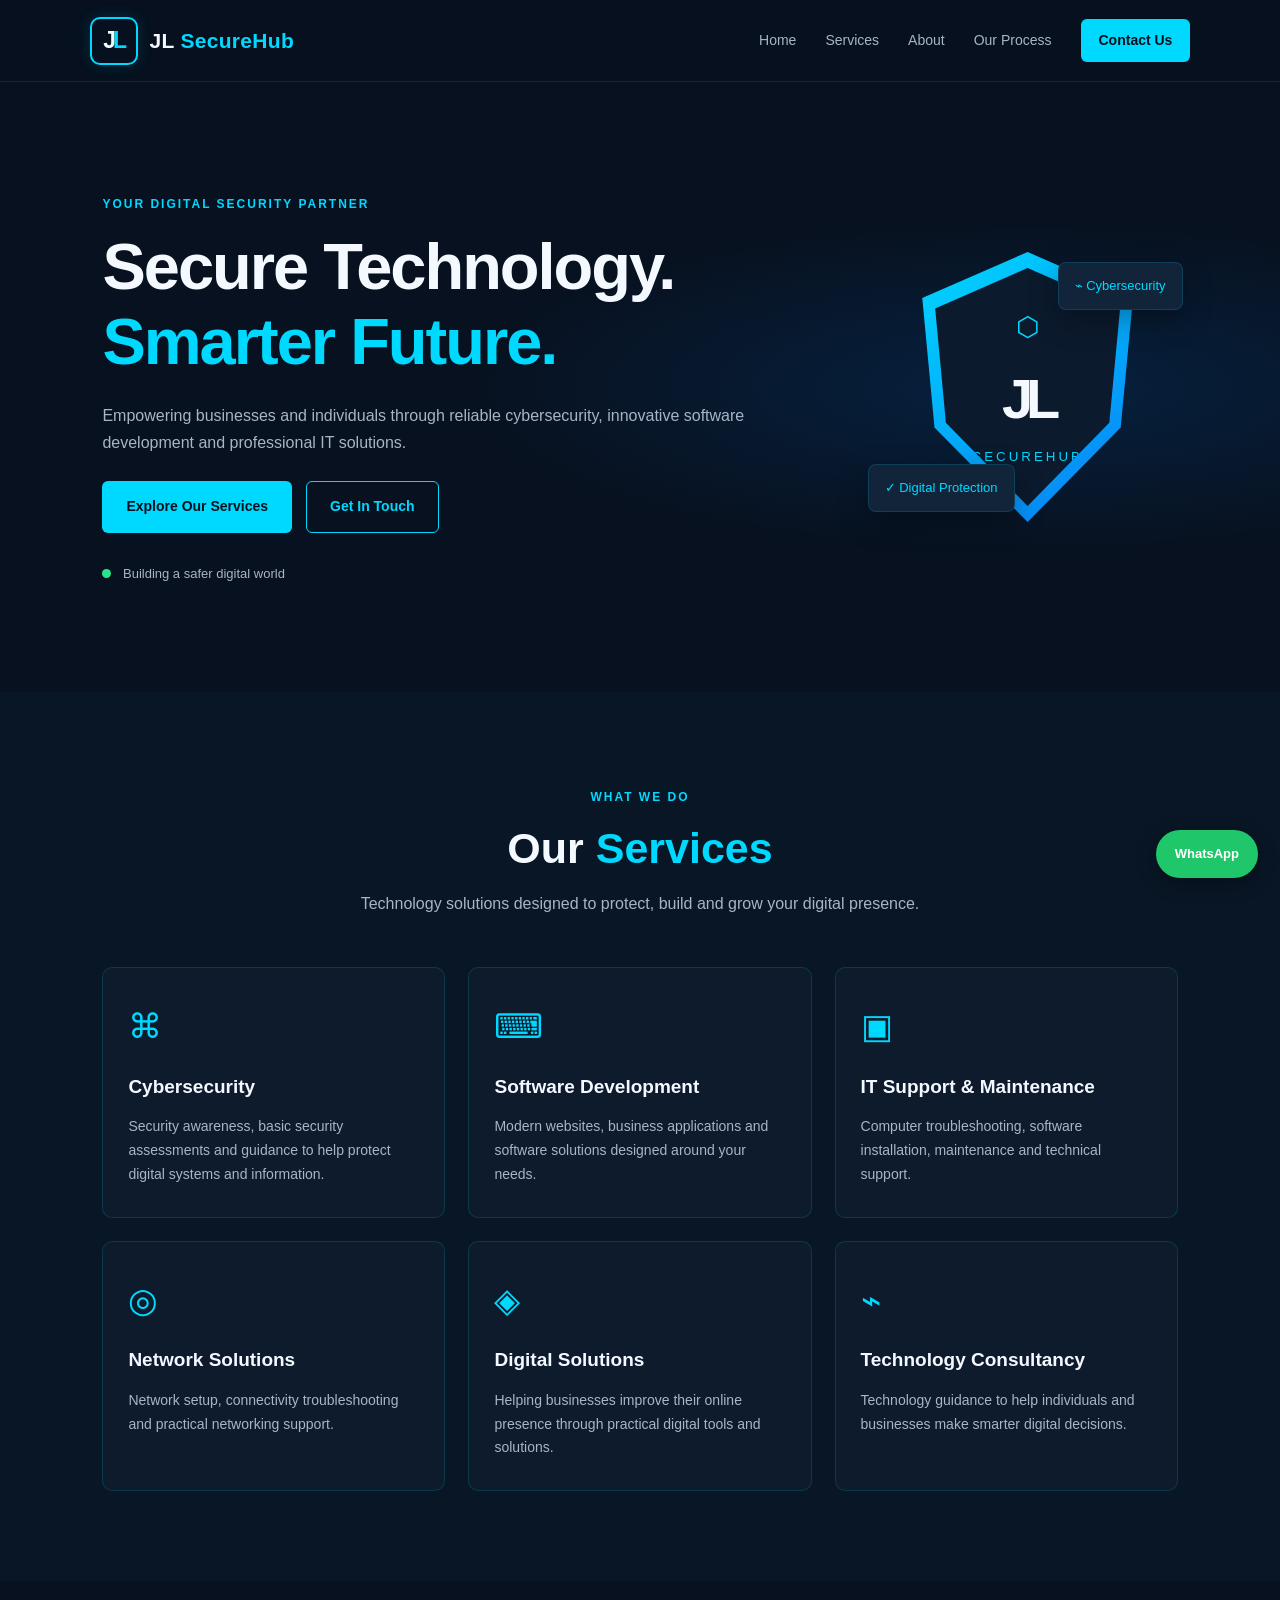
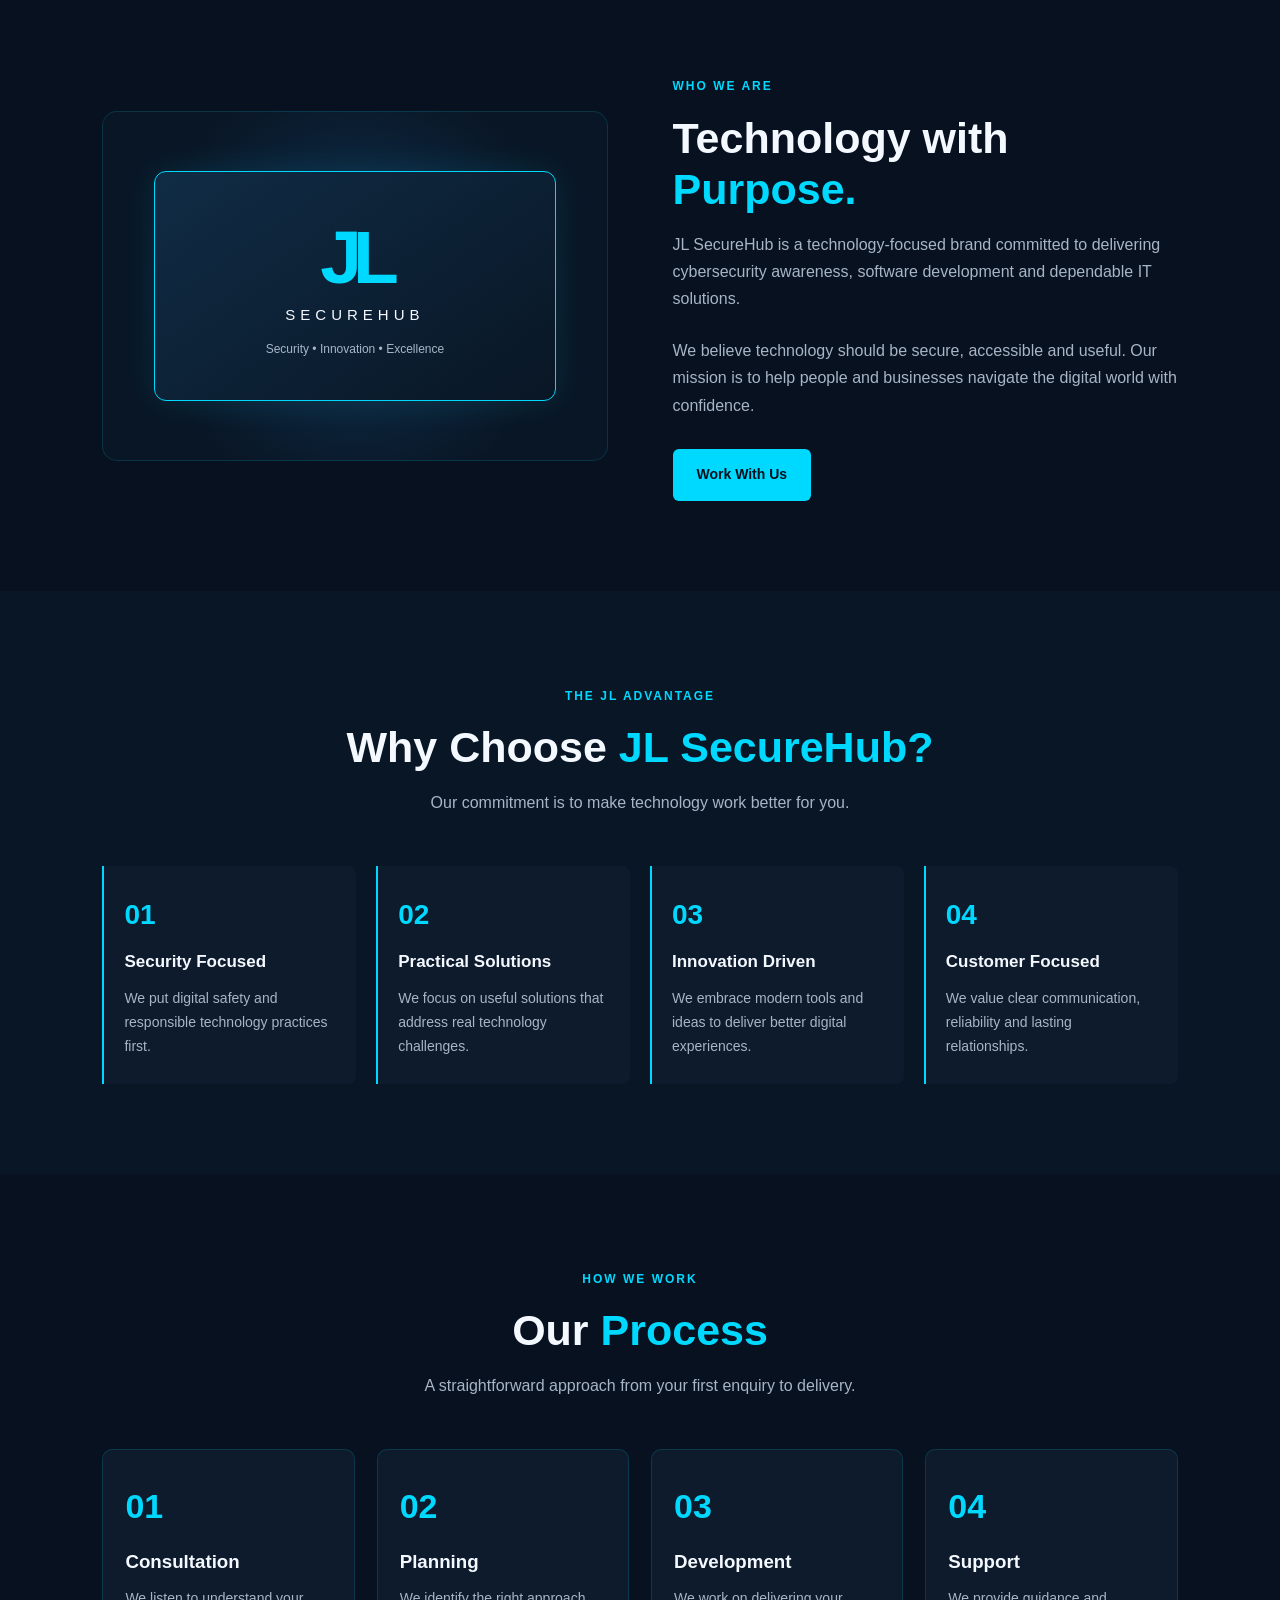
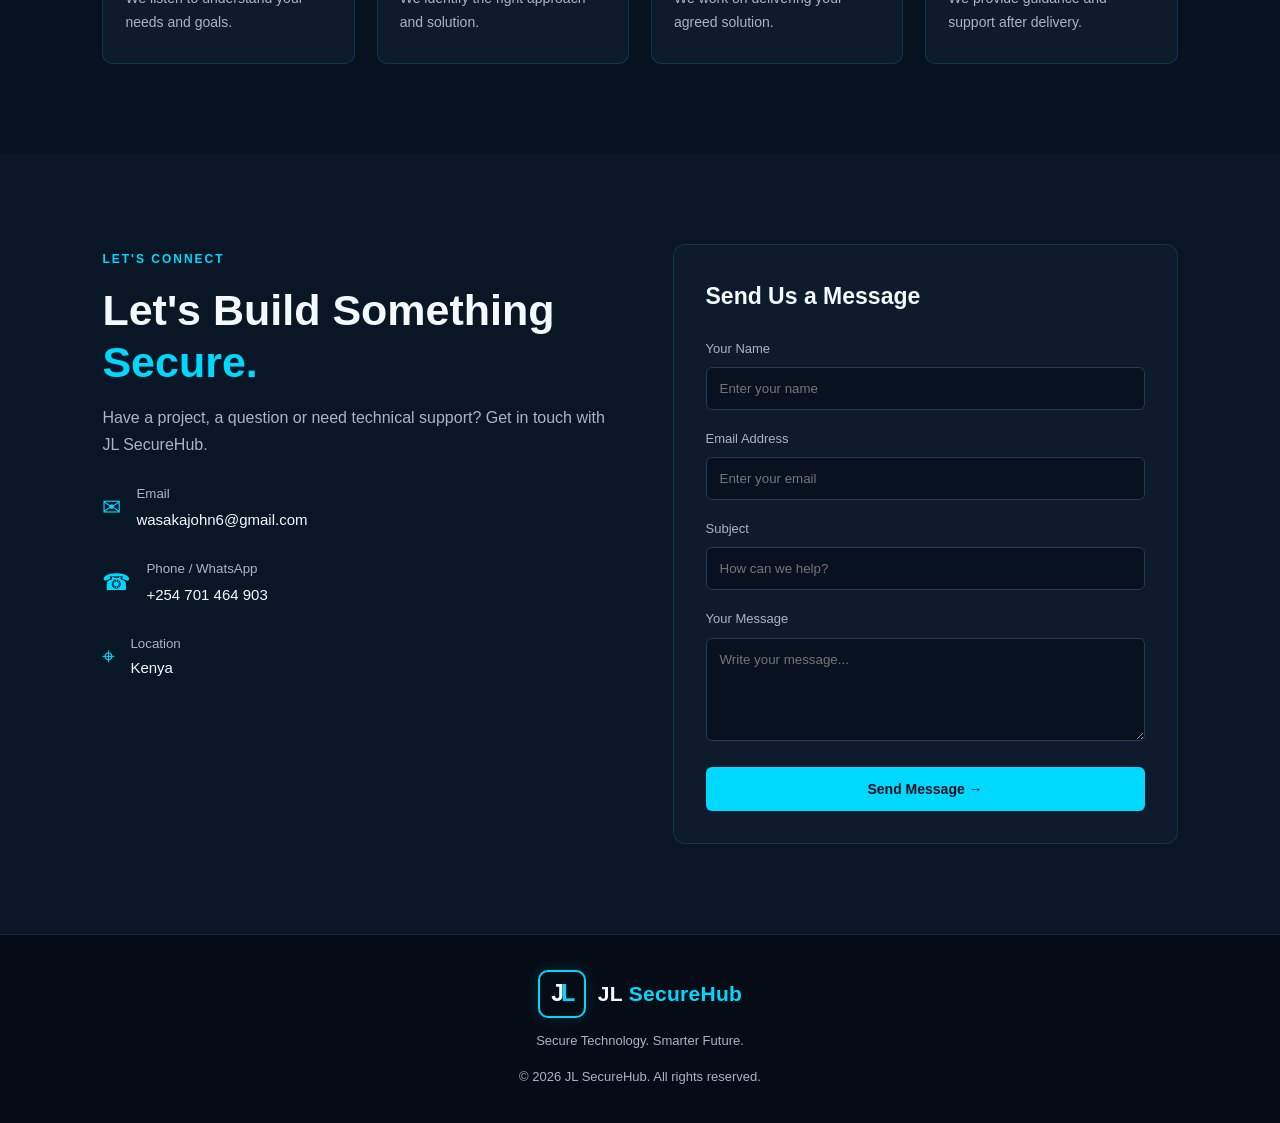
==== index.html @ 31f76a0b "Build JL SecureHub website" ====
<!DOCTYPE html>
<html lang="en">
<head>
  <meta charset="UTF-8">
  <meta name="viewport" content="width=device-width, initial-scale=1.0">
  <meta name="description" content="JL SecureHub provides cybersecurity, software development and IT solutions for businesses and individuals.">
  <meta name="theme-color" content="#07111f">
  <title>JL SecureHub | Cybersecurity & Software Solutions</title>
  <link rel="stylesheet" href="style.css">
</head>
<body>

  <!-- NAVIGATION -->
  <header class="header">
    <a href="#home" class="logo">
      <span class="logo-mark">J<span>L</span></span>
      <span class="logo-name">JL <strong>SecureHub</strong></span>
    </a>

    <button class="menu-toggle" id="menuToggle" aria-label="Open navigation" aria-expanded="false">
      ☰
    </button>

    <nav class="nav" id="nav">
      <a href="#home">Home</a>
      <a href="#services">Services</a>
      <a href="#about">About</a>
      <a href="#process">Our Process</a>
      <a href="#contact" class="nav-contact">Contact Us</a>
    </nav>
  </header>

  <main>
    <!-- HERO -->
    <section class="hero" id="home">
      <div class="hero-content">
        <span class="eyebrow">YOUR DIGITAL SECURITY PARTNER</span>
        <h1>Secure Technology.<br><span>Smarter Future.</span></h1>
        <p>
          Empowering businesses and individuals through reliable
          cybersecurity, innovative software development and
          professional IT solutions.
        </p>

        <div class="hero-buttons">
          <a href="#services" class="btn btn-primary">Explore Our Services</a>
          <a href="#contact" class="btn btn-outline">Get In Touch</a>
        </div>

        <div class="hero-note">
          <span class="status-dot"></span>
          Building a safer digital world
        </div>
      </div>

      <div class="hero-visual">
        <div class="shield">
          <div class="shield-inner">
            <span class="shield-icon">⬡</span>
            <strong>JL</strong>
            <small>SECUREHUB</small>
          </div>
        </div>
        <div class="floating-card card-one">⌁ Cybersecurity</div>
        <div class="floating-card card-two">✓ Digital Protection</div>
      </div>
    </section>

    <!-- SERVICES -->
    <section class="section services" id="services">
      <div class="section-heading">
        <span class="eyebrow">WHAT WE DO</span>
        <h2>Our <span>Services</span></h2>
        <p>Technology solutions designed to protect, build and grow your digital presence.</p>
      </div>

      <div class="service-grid">
        <article class="service-card">
          <div class="service-icon">⌘</div>
          <h3>Cybersecurity</h3>
          <p>Security awareness, basic security assessments and guidance to help protect digital systems and information.</p>
        </article>

        <article class="service-card">
          <div class="service-icon">⌨</div>
          <h3>Software Development</h3>
          <p>Modern websites, business applications and software solutions designed around your needs.</p>
        </article>

        <article class="service-card">
          <div class="service-icon">▣</div>
          <h3>IT Support & Maintenance</h3>
          <p>Computer troubleshooting, software installation, maintenance and technical support.</p>
        </article>

        <article class="service-card">
          <div class="service-icon">◎</div>
          <h3>Network Solutions</h3>
          <p>Network setup, connectivity troubleshooting and practical networking support.</p>
        </article>

        <article class="service-card">
          <div class="service-icon">◈</div>
          <h3>Digital Solutions</h3>
          <p>Helping businesses improve their online presence through practical digital tools and solutions.</p>
        </article>

        <article class="service-card">
          <div class="service-icon">⌁</div>
          <h3>Technology Consultancy</h3>
          <p>Technology guidance to help individuals and businesses make smarter digital decisions.</p>
        </article>
      </div>
    </section>

    <!-- ABOUT -->
    <section class="section about" id="about">
      <div class="about-visual">
        <div class="about-box">
          <span class="about-symbol">JL</span>
          <span>SECUREHUB</span>
          <p>Security • Innovation • Excellence</p>
        </div>
      </div>

      <div class="about-content">
        <span class="eyebrow">WHO WE ARE</span>
        <h2>Technology with <span>Purpose.</span></h2>
        <p>
          JL SecureHub is a technology-focused brand committed to
          delivering cybersecurity awareness, software development
          and dependable IT solutions.
        </p>
        <p>
          We believe technology should be secure, accessible and
          useful. Our mission is to help people and businesses
          navigate the digital world with confidence.
        </p>
        <a href="#contact" class="btn btn-primary">Work With Us</a>
      </div>
    </section>

    <!-- WHY CHOOSE US -->
    <section class="section why-us">
      <div class="section-heading">
        <span class="eyebrow">THE JL ADVANTAGE</span>
        <h2>Why Choose <span>JL SecureHub?</span></h2>
        <p>Our commitment is to make technology work better for you.</p>
      </div>

      <div class="features-grid">
        <div class="feature">
          <span>01</span>
          <h3>Security Focused</h3>
          <p>We put digital safety and responsible technology practices first.</p>
        </div>
        <div class="feature">
          <span>02</span>
          <h3>Practical Solutions</h3>
          <p>We focus on useful solutions that address real technology challenges.</p>
        </div>
        <div class="feature">
          <span>03</span>
          <h3>Innovation Driven</h3>
          <p>We embrace modern tools and ideas to deliver better digital experiences.</p>
        </div>
        <div class="feature">
          <span>04</span>
          <h3>Customer Focused</h3>
          <p>We value clear communication, reliability and lasting relationships.</p>
        </div>
      </div>
    </section>

    <!-- PROCESS -->
    <section class="section process" id="process">
      <div class="section-heading">
        <span class="eyebrow">HOW WE WORK</span>
        <h2>Our <span>Process</span></h2>
        <p>A straightforward approach from your first enquiry to delivery.</p>
      </div>

      <div class="process-grid">
        <div class="process-item">
          <span class="process-number">01</span>
          <h3>Consultation</h3>
          <p>We listen to understand your needs and goals.</p>
        </div>
        <div class="process-item">
          <span class="process-number">02</span>
          <h3>Planning</h3>
          <p>We identify the right approach and solution.</p>
        </div>
        <div class="process-item">
          <span class="process-number">03</span>
          <h3>Development</h3>
          <p>We work on delivering your agreed solution.</p>
        </div>
        <div class="process-item">
          <span class="process-number">04</span>
          <h3>Support</h3>
          <p>We provide guidance and support after delivery.</p>
        </div>
      </div>
    </section>

    <!-- CONTACT -->
    <section class="section contact" id="contact">
      <div class="contact-info">
        <span class="eyebrow">LET'S CONNECT</span>
        <h2>Let's Build Something <span>Secure.</span></h2>
        <p>Have a project, a question or need technical support? Get in touch with JL SecureHub.</p>

        <div class="contact-detail">
          <span>✉</span>
          <div>
            <small>Email</small>
            <a href="mailto:wasakajohn6@gmail.com">wasakajohn6@gmail.com</a>
          </div>
        </div>

        <div class="contact-detail">
          <span>☎</span>
          <div>
            <small>Phone / WhatsApp</small>
            <a href="https://wa.me/254701464903">+254 701 464 903</a>
          </div>
        </div>

        <div class="contact-detail">
          <span>⌖</span>
          <div>
            <small>Location</small>
            <p>Kenya</p>
          </div>
        </div>
      </div>

      <form class="contact-form" action="https://formspree.io/f/xoevlqrp" method="POST">
        <h3>Send Us a Message</h3>

        <label for="name">Your Name</label>
        <input type="text" id="name" name="name" placeholder="Enter your name" required>

        <label for="email">Email Address</label>
        <input type="email" id="email" name="email" placeholder="Enter your email" required>

        <label for="subject">Subject</label>
        <input type="text" id="subject" name="subject" placeholder="How can we help?" required>

        <label for="message">Your Message</label>
        <textarea id="message" name="message" rows="5" placeholder="Write your message..." required></textarea>

        <button type="submit" class="btn btn-primary">Send Message →</button>
      </form>
    </section>
  </main>

  <!-- FOOTER -->
  <footer class="footer">
    <a href="#home" class="logo footer-logo">
      <span class="logo-mark">J<span>L</span></span>
      <span class="logo-name">JL <strong>SecureHub</strong></span>
    </a>
    <p>Secure Technology. Smarter Future.</p>
    <p class="copyright">© <span id="year">2026</span> JL SecureHub. All rights reserved.</p>
  </footer>

  <!-- WHATSAPP BUTTON -->
  <a href="https://wa.me/254701464903?text=Hello%20JL%20SecureHub%2C%20I%20would%20like%20to%20make%20an%20enquiry."
     class="whatsapp" target="_blank" rel="noopener" aria-label="Chat with us on WhatsApp">
    WhatsApp
  </a>

  <script src="script.js"></script>
</body>
</html>
---- style.css ----
/* JL SECUREHUB - MAIN STYLES */

:root {
  --background: #07111f;
  --surface: #0d1b2c;
  --surface-light: #11243a;
  --cyan: #00d9ff;
  --blue: #087cf5;
  --white: #f4f8ff;
  --muted: #a7b5c7;
  --border: rgba(0, 217, 255, 0.15);
}

* {
  margin: 0;
  padding: 0;
  box-sizing: border-box;
  scroll-behavior: smooth;
}

body {
  font-family: Arial, Helvetica, sans-serif;
  background: var(--background);
  color: var(--white);
  line-height: 1.7;
}

a {
  color: inherit;
  text-decoration: none;
}

.header {
  width: 100%;
  min-height: 82px;
  padding: 15px 7%;
  display: flex;
  justify-content: space-between;
  align-items: center;
  background: rgba(7, 17, 31, 0.96);
  border-bottom: 1px solid var(--border);
  position: sticky;
  top: 0;
  z-index: 1000;
  backdrop-filter: blur(12px);
}

.logo {
  display: flex;
  align-items: center;
  gap: 12px;
}

.logo-mark {
  width: 48px;
  height: 48px;
  display: flex;
  align-items: center;
  justify-content: center;
  border: 2px solid var(--cyan);
  border-radius: 10px;
  color: var(--white);
  font-size: 23px;
  font-weight: 900;
  letter-spacing: -3px;
  box-shadow: 0 0 15px rgba(0, 217, 255, 0.15);
}

.logo-mark span {
  color: var(--cyan);
}

.logo-name {
  font-size: 21px;
  font-weight: 600;
  letter-spacing: 0.3px;
}

.logo-name strong {
  color: var(--cyan);
}

.nav {
  display: flex;
  align-items: center;
  gap: 29px;
}

.nav a {
  font-size: 14px;
  color: var(--muted);
  transition: 0.3s;
}

.nav a:hover {
  color: var(--cyan);
}

.nav .nav-contact {
  background: var(--cyan);
  color: #06111d;
  padding: 10px 18px;
  border-radius: 6px;
  font-weight: bold;
}

.menu-toggle {
  display: none;
  background: none;
  border: none;
  color: var(--cyan);
  font-size: 29px;
  cursor: pointer;
}

.hero {
  min-height: 610px;
  padding: 100px 8%;
  display: flex;
  align-items: center;
  justify-content: space-between;
  gap: 50px;
  background:
    radial-gradient(ellipse at 80% 50%, rgba(0, 124, 245, 0.15), transparent 40%),
    var(--background);
}

.hero-content {
  max-width: 650px;
}

.eyebrow {
  display: inline-block;
  color: var(--cyan);
  font-size: 12px;
  font-weight: bold;
  letter-spacing: 2px;
  margin-bottom: 16px;
}

.hero h1 {
  font-size: clamp(38px, 5.2vw, 65px);
  line-height: 1.15;
  margin-bottom: 22px;
  letter-spacing: -2px;
}

.hero h1 span,
.section-heading h2 span,
.about-content h2 span,
.contact-info h2 span {
  color: var(--cyan);
}

.hero-content > p,
.section-heading > p,
.about-content > p,
.contact-info > p {
  color: var(--muted);
  font-size: 16px;
  margin-bottom: 25px;
}

.hero-buttons {
  display: flex;
  flex-wrap: wrap;
  gap: 14px;
}

.btn {
  display: inline-block;
  padding: 13px 23px;
  border-radius: 6px;
  border: 1px solid transparent;
  font-weight: bold;
  font-size: 14px;
  cursor: pointer;
  transition: 0.3s;
  text-align: center;
}

.btn-primary {
  background: var(--cyan);
  color: #06111d;
}

.btn-primary:hover {
  background: #fff;
  transform: translateY(-3px);
}

.btn-outline {
  border-color: var(--cyan);
  color: var(--cyan);
}

.btn-outline:hover {
  background: var(--cyan);
  color: #06111d;
}

.hero-note {
  margin-top: 30px;
  color: var(--muted);
  font-size: 13px;
}

.status-dot {
  display: inline-block;
  height: 9px;
  width: 9px;
  background: #28e58c;
  border-radius: 50%;
  margin-right: 8px;
}

.hero-visual {
  min-width: 300px;
  min-height: 340px;
  display: flex;
  justify-content: center;
  align-items: center;
  position: relative;
}

.shield {
  width: 245px;
  height: 270px;
  background: linear-gradient(145deg, #00d9ff, #087cf5);
  clip-path: polygon(50% 0, 93% 17%, 88% 65%, 50% 100%, 12% 65%, 7% 17%);
  display: flex;
  align-items: center;
  justify-content: center;
  filter: drop-shadow(0 0 25px rgba(0, 217, 255, 0.3));
}

.shield-inner {
  width: 215px;
  height: 238px;
  background: #0b1a2d;
  clip-path: polygon(50% 0, 93% 17%, 88% 65%, 50% 100%, 12% 65%, 7% 17%);
  display: flex;
  flex-direction: column;
  align-items: center;
  justify-content: center;
}

.shield-inner strong {
  font-size: 56px;
  letter-spacing: -7px;
}

.shield-icon {
  color: var(--cyan);
  font-size: 27px;
}

.shield-inner small {
  color: var(--cyan);
  letter-spacing: 3px;
}

.floating-card {
  position: absolute;
  background: #11243a;
  border: 1px solid var(--border);
  padding: 12px 16px;
  border-radius: 8px;
  color: var(--cyan);
  font-size: 13px;
  box-shadow: 0 10px 30px rgba(0, 0, 0, 0.3);
}

.card-one {
  top: 45px;
  right: -5px;
}

.card-two {
  bottom: 45px;
  left: -10px;
}

.section {
  padding: 90px 8%;
}

.services,
.why-us {
  background: #091625;
}

.section-heading {
  text-align: center;
  max-width: 700px;
  margin: 0 auto 50px;
}

.section-heading h2,
.about-content h2,
.contact-info h2 {
  font-size: clamp(30px, 4vw, 43px);
  line-height: 1.2;
  margin-bottom: 15px;
}

.service-grid {
  display: grid;
  grid-template-columns: repeat(3, 1fr);
  gap: 23px;
}

.service-card {
  background: var(--surface);
  padding: 30px 25px;
  border: 1px solid var(--border);
  border-radius: 10px;
  transition: 0.3s;
}

.service-card:hover {
  transform: translateY(-7px);
  border-color: var(--cyan);
  box-shadow: 0 12px 30px rgba(0, 217, 255, 0.07);
}

.service-icon {
  font-size: 34px;
  color: var(--cyan);
  margin-bottom: 15px;
}

.service-card h3 {
  font-size: 19px;
  margin-bottom: 12px;
}

.service-card p,
.feature p,
.process-item p {
  color: var(--muted);
  font-size: 14px;
}

.about {
  display: grid;
  grid-template-columns: 1fr 1fr;
  align-items: center;
  gap: 65px;
}

.about-visual {
  min-height: 350px;
  display: flex;
  justify-content: center;
  align-items: center;
  background: radial-gradient(circle, #103454, #091625 70%);
  border: 1px solid var(--border);
  border-radius: 15px;
}

.about-box {
  width: 80%;
  min-height: 230px;
  display: flex;
  flex-direction: column;
  justify-content: center;
  align-items: center;
  background: linear-gradient(145deg, #102c45, #091625);
  border: 1px solid var(--cyan);
  border-radius: 12px;
  box-shadow: 0 0 35px rgba(0, 217, 255, 0.12);
}

.about-symbol {
  font-size: 75px;
  font-weight: 900;
  color: var(--cyan);
  letter-spacing: -9px;
  line-height: 1.2;
}

.about-box > span:nth-child(2) {
  letter-spacing: 5px;
  font-size: 15px;
}

.about-box p {
  color: var(--muted);
  font-size: 12px;
  margin-top: 12px;
}

.about-content .btn {
  margin-top: 5px;
}

.features-grid {
  display: grid;
  grid-template-columns: repeat(4, 1fr);
  gap: 20px;
}

.feature {
  padding: 25px 20px;
  border-left: 2px solid var(--cyan);
  background: var(--surface);
  border-radius: 0 8px 8px 0;
}

.feature > span {
  color: var(--cyan);
  font-size: 28px;
  font-weight: bold;
}

.feature h3 {
  font-size: 17px;
  margin: 10px 0;
}

.process {
  background: var(--background);
}

.process-grid {
  display: grid;
  grid-template-columns: repeat(4, 1fr);
  gap: 22px;
}

.process-item {
  background: var(--surface);
  padding: 28px 22px;
  border: 1px solid var(--border);
  border-radius: 10px;
}

.process-number {
  font-size: 34px;
  font-weight: bold;
  color: var(--cyan);
}

.process-item h3 {
  margin: 10px 0;
}

.contact {
  background: #091625;
  display: grid;
  grid-template-columns: 1fr 1fr;
  gap: 65px;
  align-items: start;
}

.contact-detail {
  display: flex;
  gap: 15px;
  margin: 25px 0;
  align-items: center;
}

.contact-detail > span {
  color: var(--cyan);
  font-size: 23px;
}

.contact-detail small {
  display: block;
  color: var(--muted);
}

.contact-detail p,
.contact-detail a {
  color: var(--white);
  font-size: 15px;
}

.contact-detail a:hover {
  color: var(--cyan);
}

.contact-form {
  background: var(--surface);
  border: 1px solid var(--border);
  padding: 32px;
  border-radius: 12px;
}

.contact-form h3 {
  font-size: 23px;
  margin-bottom: 22px;
}

.contact-form label {
  display: block;
  font-size: 13px;
  margin-bottom: 7px;
  color: var(--muted);
}

.contact-form input,
.contact-form textarea {
  width: 100%;
  padding: 13px;
  background: #07111f;
  border: 1px solid #233b54;
  border-radius: 6px;
  color: var(--white);
  font-family: inherit;
  margin-bottom: 18px;
  outline: none;
  resize: vertical;
}

.contact-form input:focus,
.contact-form textarea:focus {
  border-color: var(--cyan);
}

.contact-form button {
  width: 100%;
}

.footer {
  padding: 35px 8%;
  background: #050c15;
  border-top: 1px solid var(--border);
  text-align: center;
}

.footer-logo {
  justify-content: center;
  margin-bottom: 12px;
}

.footer > p {
  color: var(--muted);
  font-size: 13px;
}

.footer .copyright {
  margin-top: 14px;
}

.whatsapp {
  position: fixed;
  right: 22px;
  bottom: 22px;
  z-index: 999;
  padding: 13px 19px;
  background: #20c76a;
  color: #fff;
  border-radius: 30px;
  font-weight: bold;
  font-size: 13px;
  box-shadow: 0 5px 20px rgba(0, 0, 0, 0.3);
  transition: 0.3s;
}

.whatsapp:hover {
  transform: translateY(-4px);
  background: #159d50;
}

/* MOBILE RESPONSIVENESS */

@media (max-width: 900px) {
  .hero {
    padding: 80px 6%;
  }

  .service-grid {
    grid-template-columns: repeat(2, 1fr);
  }

  .features-grid,
  .process-grid {
    grid-template-columns: repeat(2, 1fr);
  }

  .about,
  .contact {
    gap: 35px;
  }
}

@media (max-width: 650px) {
  .header {
    padding: 13px 5%;
  }

  .logo-name {
    font-size: 18px;
  }

  .menu-toggle {
    display: block;
  }

  .nav {
    display: none;
    position: absolute;
    top: 76px;
    left: 0;
    width: 100%;
    padding: 20px 6%;
    background: #0b1929;
    flex-direction: column;
    align-items: stretch;
    gap: 18px;
    border-bottom: 1px solid var(--border);
  }

  .nav.active {
    display: flex;
  }

  .nav .nav-contact {
    text-align: center;
  }

  .hero {
    min-height: auto;
    padding: 75px 6% 55px;
    flex-direction: column;
    align-items: flex-start;
  }

  .hero h1 {
    letter-spacing: -1px;
  }

  .hero-visual {
    width: 100%;
    min-width: 0;
    min-height: 310px;
  }

  .card-one {
    right: 0;
  }

  .card-two {
    left: 0;
  }

  .section {
    padding: 65px 6%;
  }

  .service-grid,
  .features-grid,
  .process-grid,
  .about,
  .contact {
    grid-template-columns: 1fr;
  }

  .about-visual {
    min-height: 280px;
  }

  .contact-form {
    padding: 24px 18px;
  }

  .whatsapp {
    right: 14px;
    bottom: 14px;
  }
}
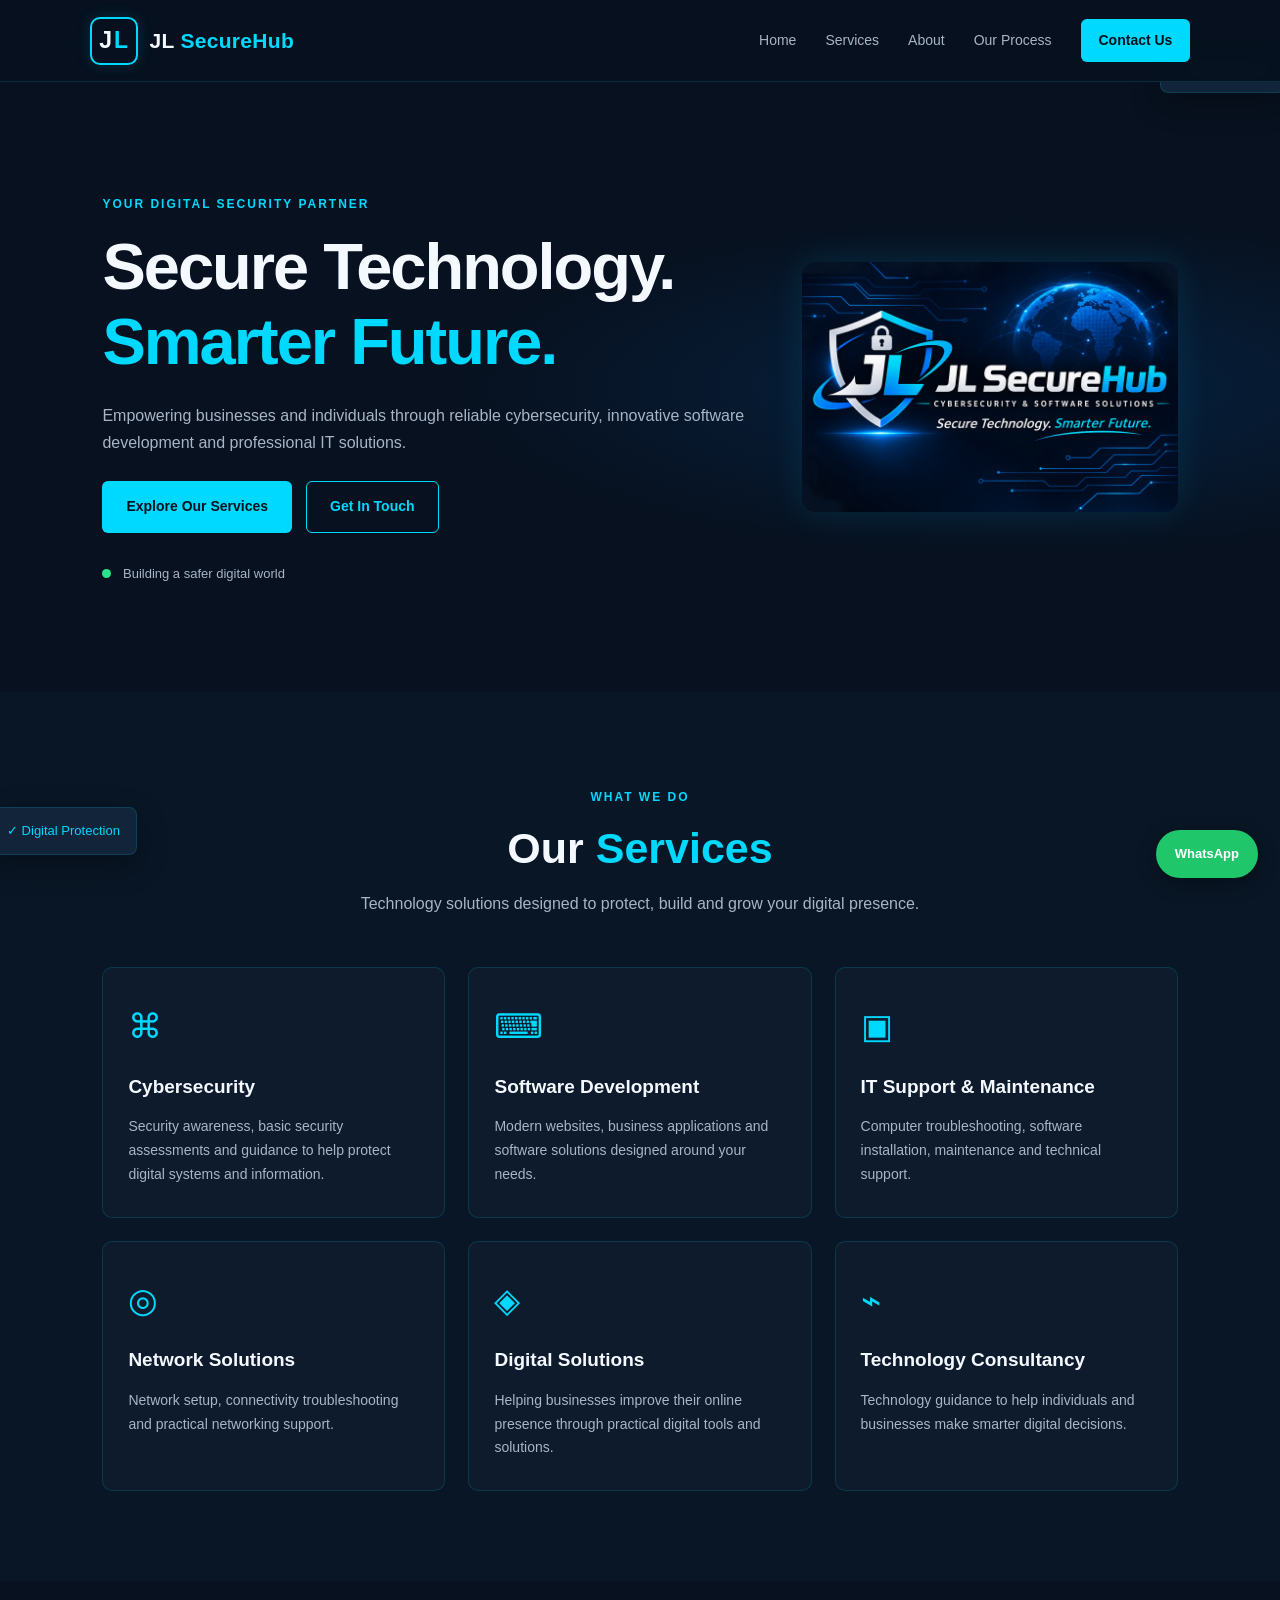
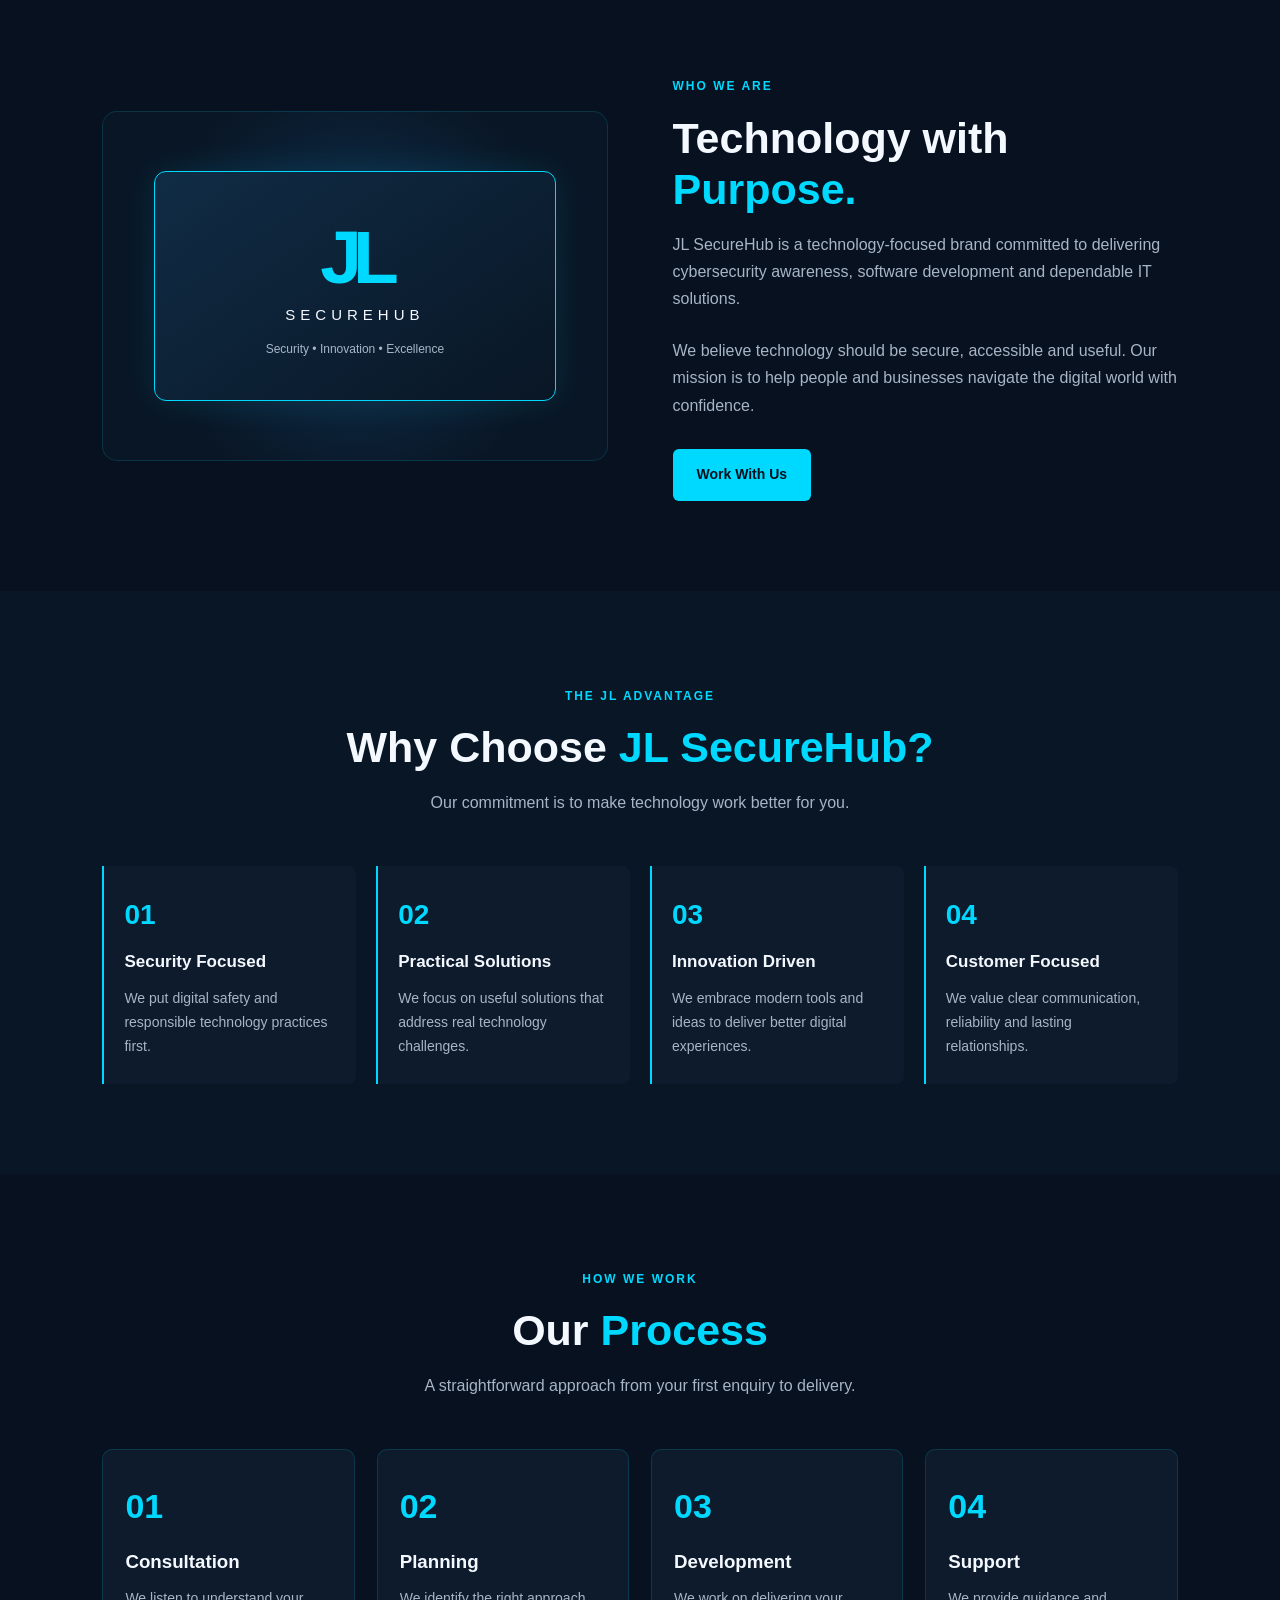
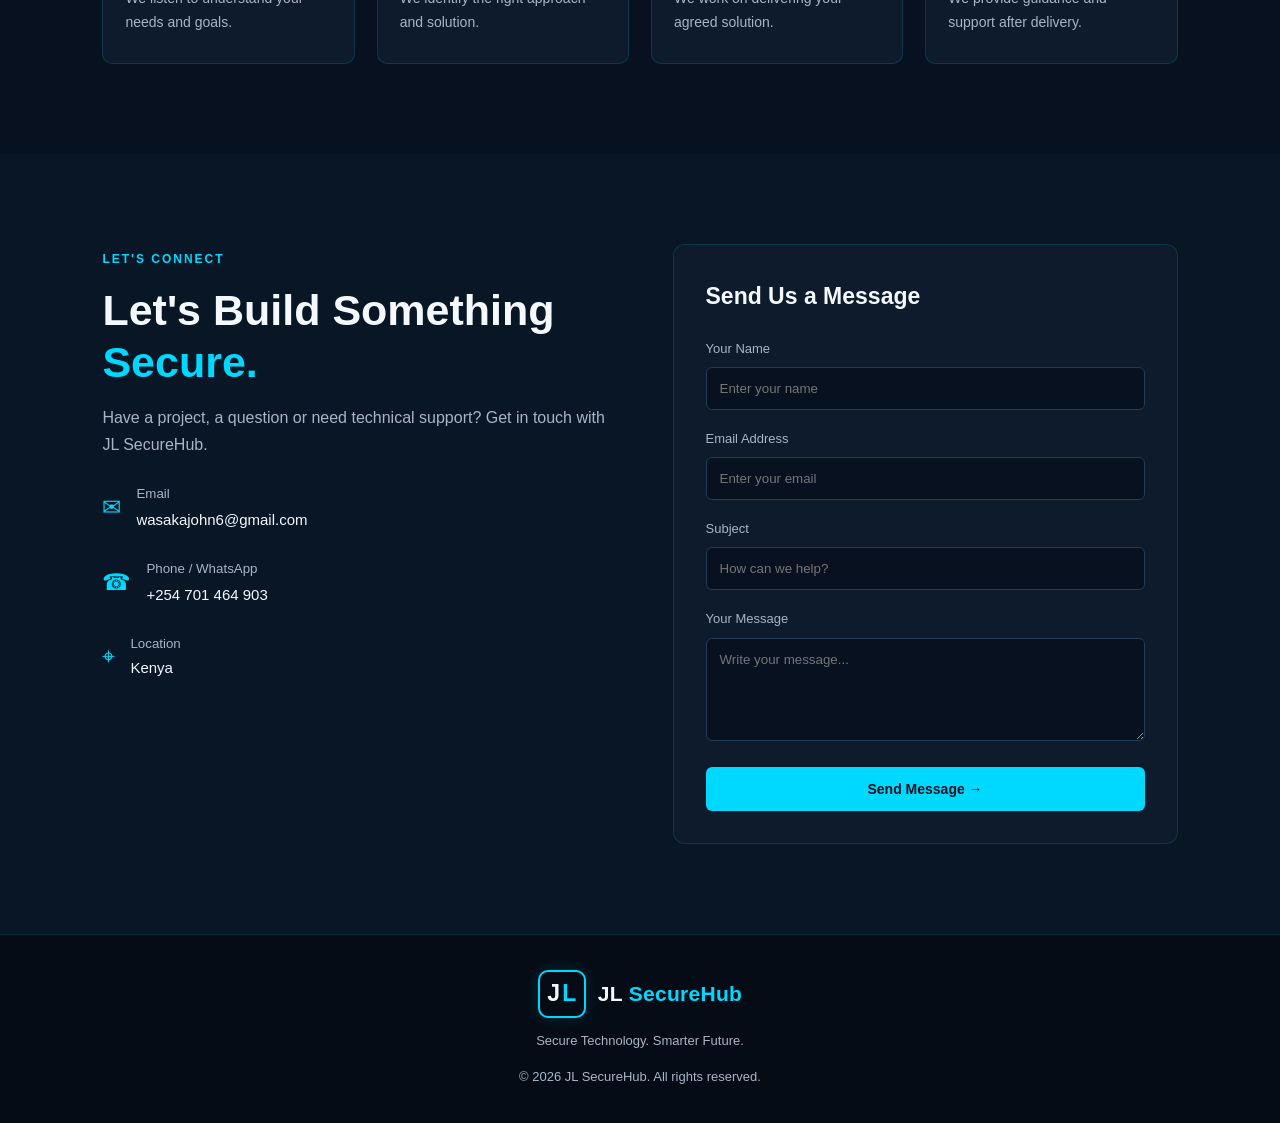
==== commit 63350463: "Improve JL SecureHub design and branding" ====
--- a/index.html
+++ b/index.html
@@ -55,13 +55,12 @@
       </div>
 
       <div class="hero-visual">
-        <div class="shield">
-          <div class="shield-inner">
-            <span class="shield-icon">⬡</span>
-            <strong>JL</strong>
-            <small>SECUREHUB</small>
-          </div>
-        </div>
+    <img
+        src="./images/jl-logo.png"
+        alt="JL SecureHub - Cybersecurity and Software Solutions"
+        class="brand-banner"
+    >
+</div>
         <div class="floating-card card-one">⌁ Cybersecurity</div>
         <div class="floating-card card-two">✓ Digital Protection</div>
       </div>
--- a/style.css
+++ b/style.css
@@ -672,3 +672,50 @@
     bottom: 14px;
   }
 }
+/* JL SECUREHUB OFFICIAL BRANDING */
+
+.logo-mark {
+    min-width: 48px;
+    font-size: 23px;
+    letter-spacing: 0;
+    gap: 2px;
+}
+
+.logo-mark span {
+    color: #00d9ff;
+    font-weight: 900;
+    display: inline-block;
+}
+
+.brand-banner {
+    display: block;
+    width: 100%;
+    max-width: 650px;
+    height: auto;
+    object-fit: contain;
+    border-radius: 14px;
+    box-shadow: 0 0 35px rgba(0, 217, 255, 0.12);
+}
+
+.hero-visual {
+    width: 48%;
+    min-width: 300px;
+    min-height: auto;
+    display: flex;
+    justify-content: center;
+    align-items: center;
+}
+
+@media (max-width: 650px) {
+    .hero-visual {
+        width: 100%;
+        min-width: 0;
+        min-height: auto;
+        margin-top: 25px;
+    }
+
+    .brand-banner {
+        width: 100%;
+        border-radius: 10px;
+    }
+}
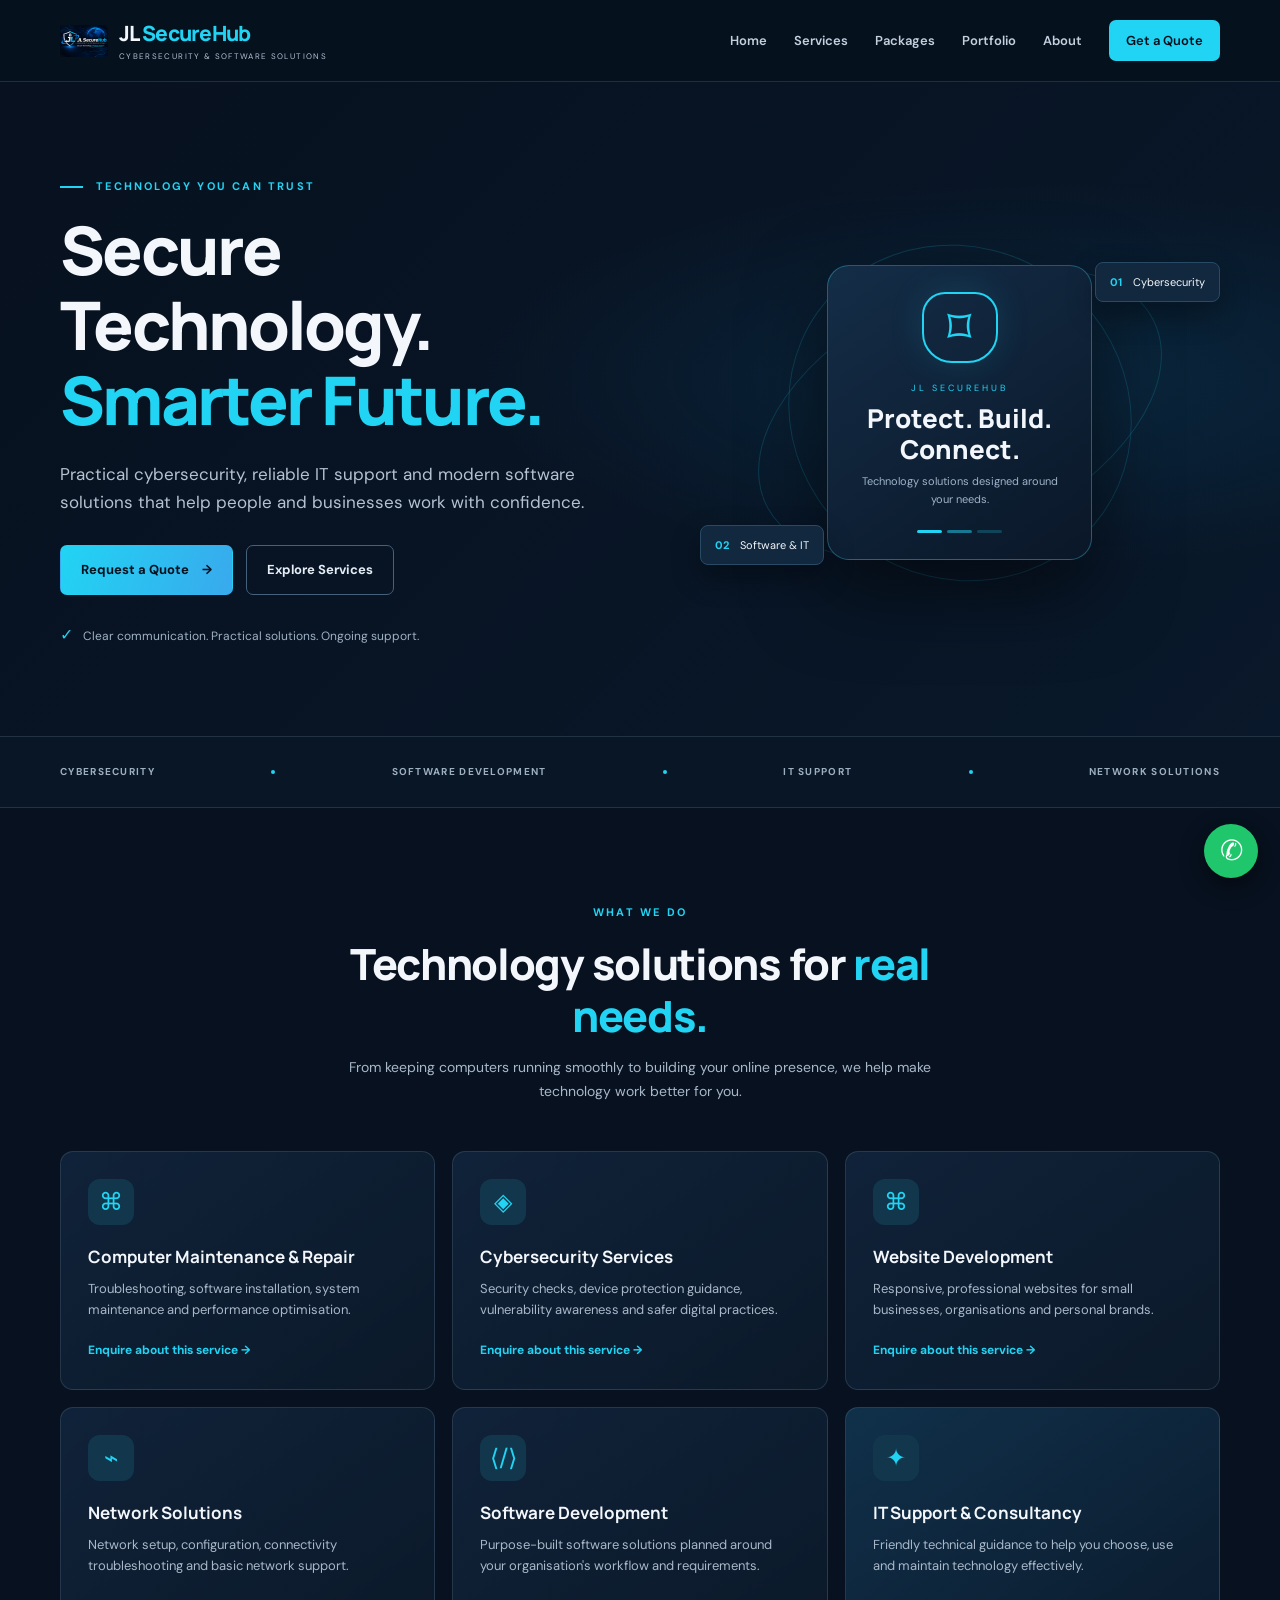
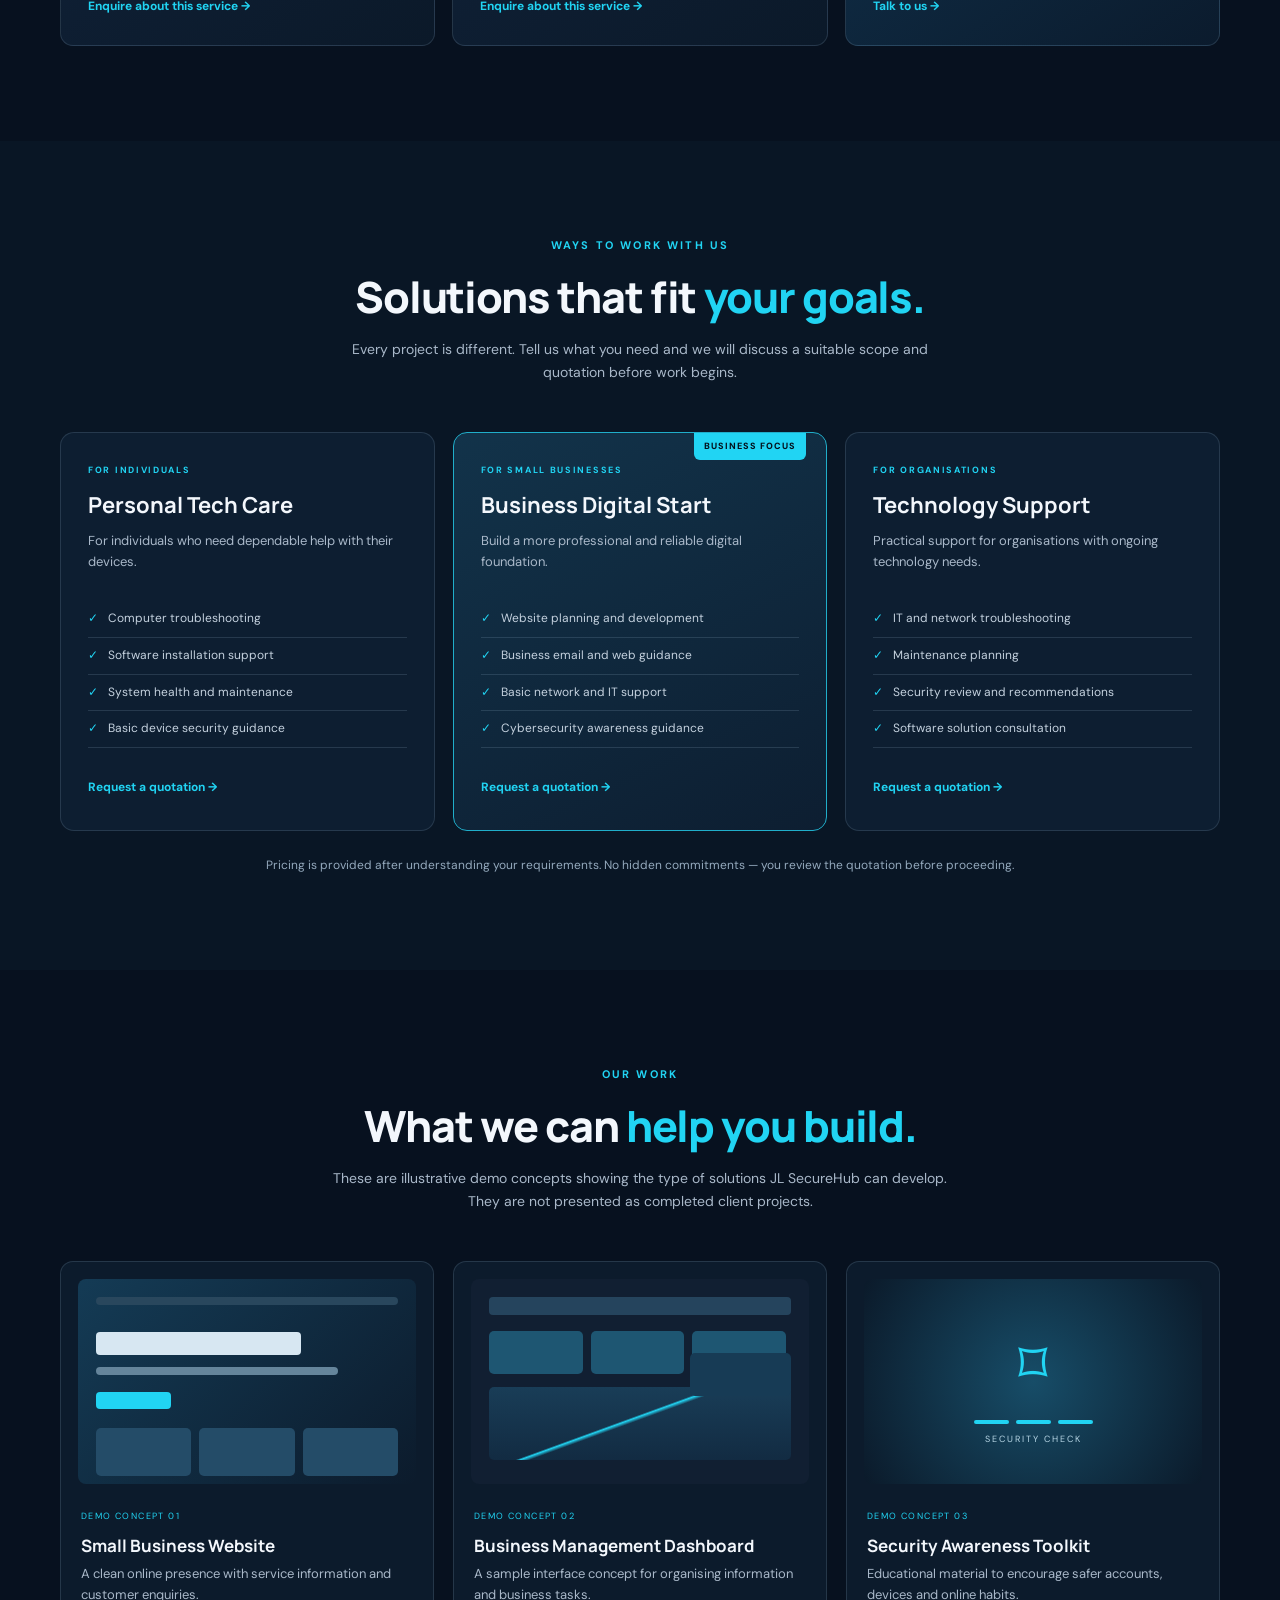
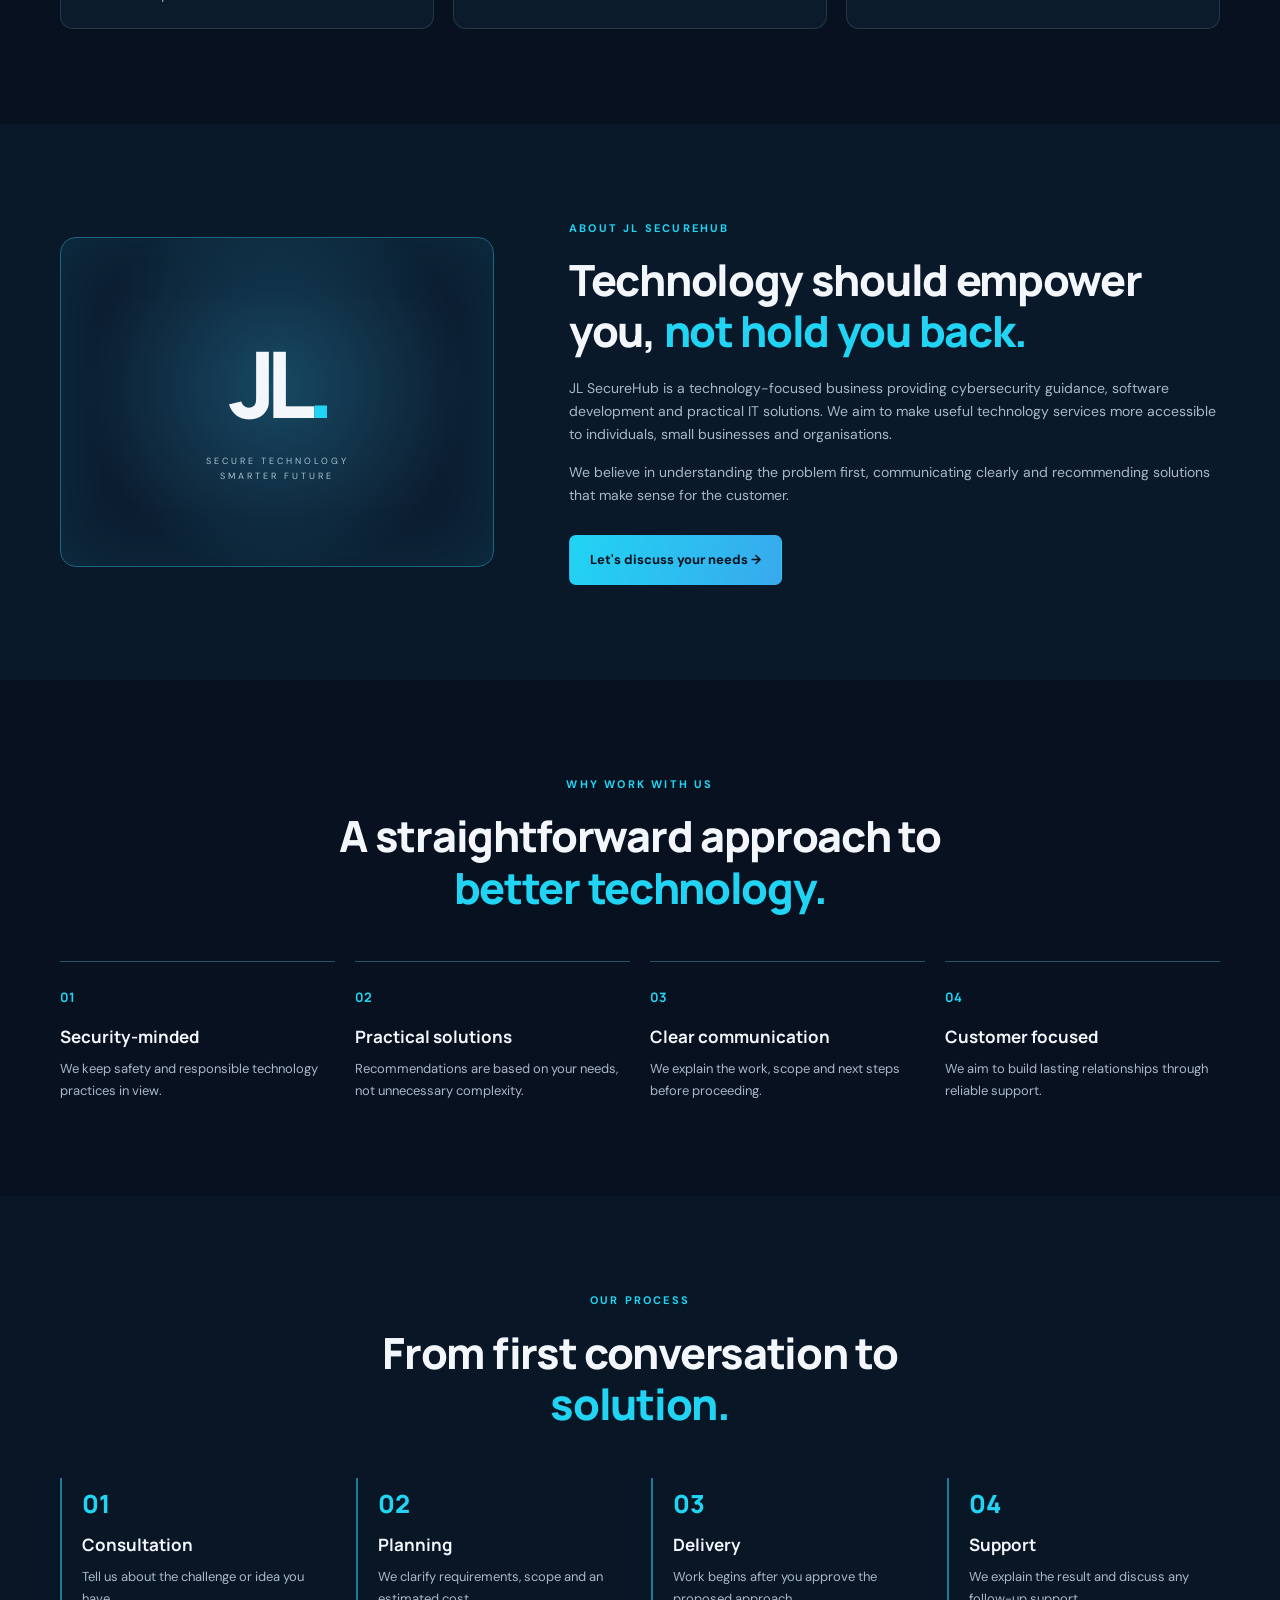
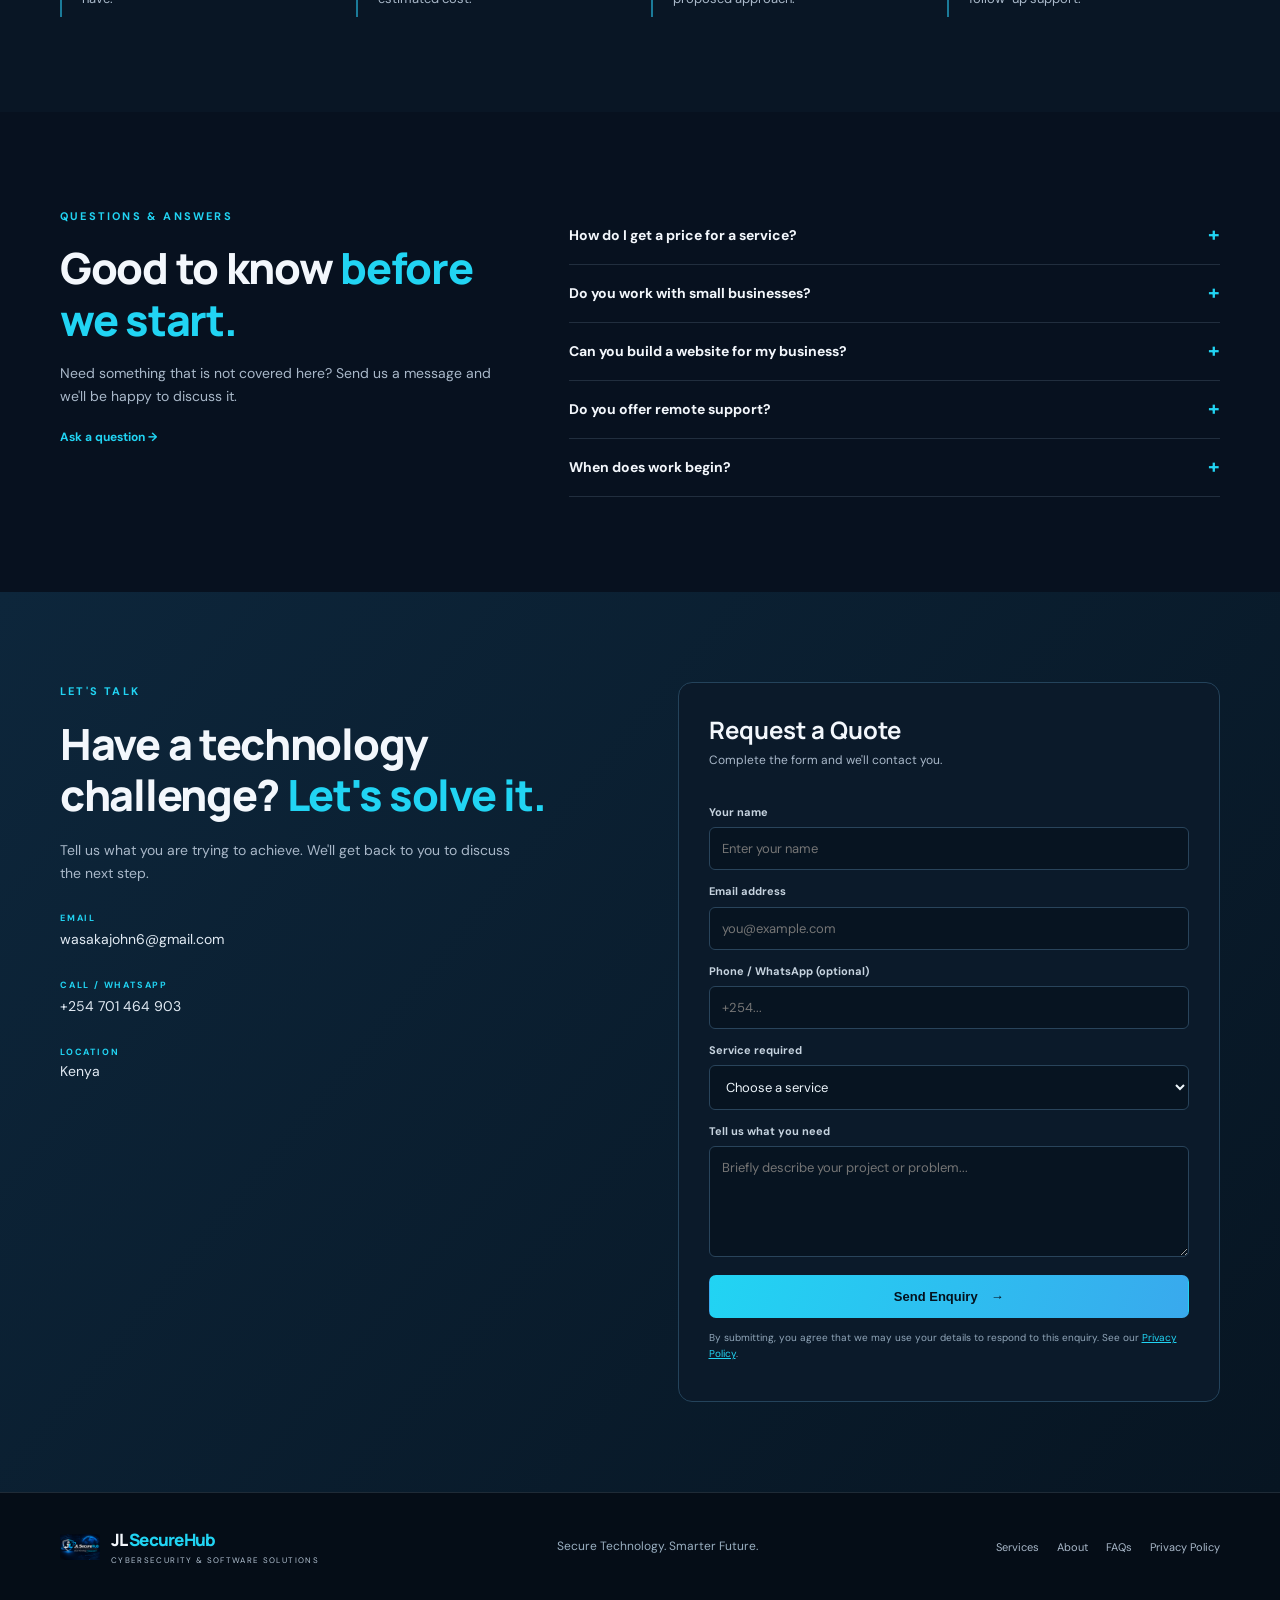
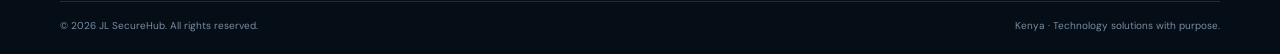
==== commit a3c47607: "Update JL SecureHub website" ====
--- a/index.html
+++ b/index.html
@@ -1,277 +1,162 @@
-
 <!DOCTYPE html>
 <html lang="en">
 <head>
   <meta charset="UTF-8">
   <meta name="viewport" content="width=device-width, initial-scale=1.0">
-  <meta name="description" content="JL SecureHub provides cybersecurity, software development and IT solutions for businesses and individuals.">
+  <meta name="description" content="JL SecureHub provides cybersecurity guidance, website and software development, computer maintenance, IT support and network solutions in Kenya.">
+  <meta name="keywords" content="JL SecureHub, cybersecurity Kenya, website development, computer repair, IT support, network solutions, software development">
+  <meta name="author" content="JL SecureHub">
   <meta name="theme-color" content="#07111f">
   <title>JL SecureHub | Cybersecurity & Software Solutions</title>
-  <link rel="stylesheet" href="style.css">
+  <link rel="icon" href="./images/jl-logo.png" type="image/png">
+  <link rel="stylesheet" href="./style.css">
+  <meta property="og:title" content="JL SecureHub | Secure Technology. Smarter Future.">
+  <meta property="og:description" content="Cybersecurity, software development and professional IT solutions in Kenya.">
+  <meta property="og:type" content="website">
 </head>
 <body>
-
-  <!-- NAVIGATION -->
-  <header class="header">
-    <a href="#home" class="logo">
-      <span class="logo-mark">J<span>L</span></span>
-      <span class="logo-name">JL <strong>SecureHub</strong></span>
-    </a>
-
-    <button class="menu-toggle" id="menuToggle" aria-label="Open navigation" aria-expanded="false">
-      ☰
-    </button>
-
-    <nav class="nav" id="nav">
-      <a href="#home">Home</a>
-      <a href="#services">Services</a>
-      <a href="#about">About</a>
-      <a href="#process">Our Process</a>
-      <a href="#contact" class="nav-contact">Contact Us</a>
-    </nav>
+  <header class="site-header">
+    <div class="container nav-wrap">
+      <a class="brand" href="#home" aria-label="JL SecureHub home">
+        <img src="./images/jl-logo.png" alt="JL SecureHub logo" onerror="this.style.display='none'">
+        <span class="brand-text"><strong>JL <span>SecureHub</span></strong><small>CYBERSECURITY & SOFTWARE SOLUTIONS</small></span>
+      </a>
+      <button class="menu-toggle" id="menuToggle" aria-label="Open navigation" aria-expanded="false">☰</button>
+      <nav class="nav-links" id="navLinks">
+        <a href="#home">Home</a><a href="#services">Services</a><a href="#packages">Packages</a>
+        <a href="#portfolio">Portfolio</a><a href="#about">About</a><a href="#contact" class="nav-cta">Get a Quote</a>
+      </nav>
+    </div>
   </header>
 
   <main>
-    <!-- HERO -->
     <section class="hero" id="home">
-      <div class="hero-content">
-        <span class="eyebrow">YOUR DIGITAL SECURITY PARTNER</span>
-        <h1>Secure Technology.<br><span>Smarter Future.</span></h1>
-        <p>
-          Empowering businesses and individuals through reliable
-          cybersecurity, innovative software development and
-          professional IT solutions.
-        </p>
-
-        <div class="hero-buttons">
-          <a href="#services" class="btn btn-primary">Explore Our Services</a>
-          <a href="#contact" class="btn btn-outline">Get In Touch</a>
+      <div class="container hero-grid">
+        <div class="hero-copy">
+          <p class="eyebrow"><span></span> TECHNOLOGY YOU CAN TRUST</p>
+          <h1>Secure Technology.<br><span>Smarter Future.</span></h1>
+          <p class="hero-lead">Practical cybersecurity, reliable IT support and modern software solutions that help people and businesses work with confidence.</p>
+          <div class="hero-actions">
+            <a class="btn btn-primary" href="#contact">Request a Quote <span>→</span></a>
+            <a class="btn btn-outline" href="#services">Explore Services</a>
+          </div>
+          <div class="hero-note"><span class="check">✓</span> Clear communication. Practical solutions. Ongoing support.</div>
         </div>
-
-        <div class="hero-note">
-          <span class="status-dot"></span>
-          Building a safer digital world
-        </div>
-      </div>
-
-      <div class="hero-visual">
-    <img
-        src="./images/jl-logo.png"
-        alt="JL SecureHub - Cybersecurity and Software Solutions"
-        class="brand-banner"
-    >
-</div>
-        <div class="floating-card card-one">⌁ Cybersecurity</div>
-        <div class="floating-card card-two">✓ Digital Protection</div>
-      </div>
-    </section>
-
-    <!-- SERVICES -->
-    <section class="section services" id="services">
-      <div class="section-heading">
-        <span class="eyebrow">WHAT WE DO</span>
-        <h2>Our <span>Services</span></h2>
-        <p>Technology solutions designed to protect, build and grow your digital presence.</p>
-      </div>
-
-      <div class="service-grid">
-        <article class="service-card">
-          <div class="service-icon">⌘</div>
-          <h3>Cybersecurity</h3>
-          <p>Security awareness, basic security assessments and guidance to help protect digital systems and information.</p>
-        </article>
-
-        <article class="service-card">
-          <div class="service-icon">⌨</div>
-          <h3>Software Development</h3>
-          <p>Modern websites, business applications and software solutions designed around your needs.</p>
-        </article>
-
-        <article class="service-card">
-          <div class="service-icon">▣</div>
-          <h3>IT Support & Maintenance</h3>
-          <p>Computer troubleshooting, software installation, maintenance and technical support.</p>
-        </article>
-
-        <article class="service-card">
-          <div class="service-icon">◎</div>
-          <h3>Network Solutions</h3>
-          <p>Network setup, connectivity troubleshooting and practical networking support.</p>
-        </article>
-
-        <article class="service-card">
-          <div class="service-icon">◈</div>
-          <h3>Digital Solutions</h3>
-          <p>Helping businesses improve their online presence through practical digital tools and solutions.</p>
-        </article>
-
-        <article class="service-card">
-          <div class="service-icon">⌁</div>
-          <h3>Technology Consultancy</h3>
-          <p>Technology guidance to help individuals and businesses make smarter digital decisions.</p>
-        </article>
-      </div>
-    </section>
-
-    <!-- ABOUT -->
-    <section class="section about" id="about">
-      <div class="about-visual">
-        <div class="about-box">
-          <span class="about-symbol">JL</span>
-          <span>SECUREHUB</span>
-          <p>Security • Innovation • Excellence</p>
-        </div>
-      </div>
-
-      <div class="about-content">
-        <span class="eyebrow">WHO WE ARE</span>
-        <h2>Technology with <span>Purpose.</span></h2>
-        <p>
-          JL SecureHub is a technology-focused brand committed to
-          delivering cybersecurity awareness, software development
-          and dependable IT solutions.
-        </p>
-        <p>
-          We believe technology should be secure, accessible and
-          useful. Our mission is to help people and businesses
-          navigate the digital world with confidence.
-        </p>
-        <a href="#contact" class="btn btn-primary">Work With Us</a>
-      </div>
-    </section>
-
-    <!-- WHY CHOOSE US -->
-    <section class="section why-us">
-      <div class="section-heading">
-        <span class="eyebrow">THE JL ADVANTAGE</span>
-        <h2>Why Choose <span>JL SecureHub?</span></h2>
-        <p>Our commitment is to make technology work better for you.</p>
-      </div>
-
-      <div class="features-grid">
-        <div class="feature">
-          <span>01</span>
-          <h3>Security Focused</h3>
-          <p>We put digital safety and responsible technology practices first.</p>
-        </div>
-        <div class="feature">
-          <span>02</span>
-          <h3>Practical Solutions</h3>
-          <p>We focus on useful solutions that address real technology challenges.</p>
-        </div>
-        <div class="feature">
-          <span>03</span>
-          <h3>Innovation Driven</h3>
-          <p>We embrace modern tools and ideas to deliver better digital experiences.</p>
-        </div>
-        <div class="feature">
-          <span>04</span>
-          <h3>Customer Focused</h3>
-          <p>We value clear communication, reliability and lasting relationships.</p>
+        <div class="hero-panel">
+          <div class="orbit orbit-one"></div><div class="orbit orbit-two"></div>
+          <div class="shield-card">
+            <div class="shield-icon">⌑</div>
+            <p class="panel-kicker">JL SECUREHUB</p>
+            <h2>Protect. Build.<br>Connect.</h2>
+            <p>Technology solutions designed around your needs.</p>
+            <div class="panel-line"><span></span><span></span><span></span></div>
+          </div>
+          <div class="floating-tag tag-top"> <b>01</b> Cybersecurity</div>
+          <div class="floating-tag tag-bottom"><b>02</b> Software & IT</div>
         </div>
       </div>
     </section>
 
-    <!-- PROCESS -->
-    <section class="section process" id="process">
-      <div class="section-heading">
-        <span class="eyebrow">HOW WE WORK</span>
-        <h2>Our <span>Process</span></h2>
-        <p>A straightforward approach from your first enquiry to delivery.</p>
-      </div>
+    <section class="trust-strip"><div class="container trust-items"><span>CYBERSECURITY</span><i></i><span>SOFTWARE DEVELOPMENT</span><i></i><span>IT SUPPORT</span><i></i><span>NETWORK SOLUTIONS</span></div></section>
 
-      <div class="process-grid">
-        <div class="process-item">
-          <span class="process-number">01</span>
-          <h3>Consultation</h3>
-          <p>We listen to understand your needs and goals.</p>
-        </div>
-        <div class="process-item">
-          <span class="process-number">02</span>
-          <h3>Planning</h3>
-          <p>We identify the right approach and solution.</p>
-        </div>
-        <div class="process-item">
-          <span class="process-number">03</span>
-          <h3>Development</h3>
-          <p>We work on delivering your agreed solution.</p>
-        </div>
-        <div class="process-item">
-          <span class="process-number">04</span>
-          <h3>Support</h3>
-          <p>We provide guidance and support after delivery.</p>
+    <section class="section" id="services">
+      <div class="container">
+        <div class="section-heading"><p class="eyebrow">WHAT WE DO</p><h2>Technology solutions for <span>real needs.</span></h2><p>From keeping computers running smoothly to building your online presence, we help make technology work better for you.</p></div>
+        <div class="service-grid">
+          <article class="service-card"><div class="service-icon">⌘</div><h3>Computer Maintenance & Repair</h3><p>Troubleshooting, software installation, system maintenance and performance optimisation.</p><a href="#contact">Enquire about this service →</a></article>
+          <article class="service-card"><div class="service-icon">◈</div><h3>Cybersecurity Services</h3><p>Security checks, device protection guidance, vulnerability awareness and safer digital practices.</p><a href="#contact">Enquire about this service →</a></article>
+          <article class="service-card"><div class="service-icon">⌘</div><h3>Website Development</h3><p>Responsive, professional websites for small businesses, organisations and personal brands.</p><a href="#contact">Enquire about this service →</a></article>
+          <article class="service-card"><div class="service-icon">⌁</div><h3>Network Solutions</h3><p>Network setup, configuration, connectivity troubleshooting and basic network support.</p><a href="#contact">Enquire about this service →</a></article>
+          <article class="service-card"><div class="service-icon">⟨/⟩</div><h3>Software Development</h3><p>Purpose-built software solutions planned around your organisation's workflow and requirements.</p><a href="#contact">Enquire about this service →</a></article>
+          <article class="service-card service-highlight"><div class="service-icon">✦</div><h3>IT Support & Consultancy</h3><p>Friendly technical guidance to help you choose, use and maintain technology effectively.</p><a href="#contact">Talk to us →</a></article>
         </div>
       </div>
     </section>
 
-    <!-- CONTACT -->
-    <section class="section contact" id="contact">
-      <div class="contact-info">
-        <span class="eyebrow">LET'S CONNECT</span>
-        <h2>Let's Build Something <span>Secure.</span></h2>
-        <p>Have a project, a question or need technical support? Get in touch with JL SecureHub.</p>
+    <section class="section packages-section" id="packages">
+      <div class="container">
+        <div class="section-heading"><p class="eyebrow">WAYS TO WORK WITH US</p><h2>Solutions that fit <span>your goals.</span></h2><p>Every project is different. Tell us what you need and we will discuss a suitable scope and quotation before work begins.</p></div>
+        <div class="package-grid">
+          <article class="package-card"><p class="package-label">FOR INDIVIDUALS</p><h3>Personal Tech Care</h3><p class="package-desc">For individuals who need dependable help with their devices.</p><ul><li>Computer troubleshooting</li><li>Software installation support</li><li>System health and maintenance</li><li>Basic device security guidance</li></ul><a class="text-link" href="#contact" data-service="Computer Maintenance & Repair">Request a quotation →</a></article>
+          <article class="package-card featured"><div class="popular-tag">BUSINESS FOCUS</div><p class="package-label">FOR SMALL BUSINESSES</p><h3>Business Digital Start</h3><p class="package-desc">Build a more professional and reliable digital foundation.</p><ul><li>Website planning and development</li><li>Business email and web guidance</li><li>Basic network and IT support</li><li>Cybersecurity awareness guidance</li></ul><a class="text-link" href="#contact" data-service="Website Development">Request a quotation →</a></article>
+          <article class="package-card"><p class="package-label">FOR ORGANISATIONS</p><h3>Technology Support</h3><p class="package-desc">Practical support for organisations with ongoing technology needs.</p><ul><li>IT and network troubleshooting</li><li>Maintenance planning</li><li>Security review and recommendations</li><li>Software solution consultation</li></ul><a class="text-link" href="#contact" data-service="IT Support & Consultancy">Request a quotation →</a></article>
+        </div>
+        <p class="pricing-note">Pricing is provided after understanding your requirements. No hidden commitments — you review the quotation before proceeding.</p>
+      </div>
+    </section>
 
-        <div class="contact-detail">
-          <span>✉</span>
-          <div>
-            <small>Email</small>
-            <a href="mailto:wasakajohn6@gmail.com">wasakajohn6@gmail.com</a>
-          </div>
-        </div>
-
-        <div class="contact-detail">
-          <span>☎</span>
-          <div>
-            <small>Phone / WhatsApp</small>
-            <a href="https://wa.me/254701464903">+254 701 464 903</a>
-          </div>
-        </div>
-
-        <div class="contact-detail">
-          <span>⌖</span>
-          <div>
-            <small>Location</small>
-            <p>Kenya</p>
-          </div>
+    <section class="section portfolio-section" id="portfolio">
+      <div class="container">
+        <div class="section-heading"><p class="eyebrow">OUR WORK</p><h2>What we can <span>help you build.</span></h2><p>These are illustrative demo concepts showing the type of solutions JL SecureHub can develop. They are not presented as completed client projects.</p></div>
+        <div class="portfolio-grid">
+          <article class="portfolio-card"><div class="demo-screen screen-one"><div class="mock-nav"></div><div class="mock-title"></div><div class="mock-copy"></div><div class="mock-button"></div><div class="mock-boxes"><i></i><i></i><i></i></div></div><div class="portfolio-info"><span>DEMO CONCEPT 01</span><h3>Small Business Website</h3><p>A clean online presence with service information and customer enquiries.</p></div></article>
+          <article class="portfolio-card"><div class="demo-screen screen-two"><div class="dash-top"></div><div class="dash-content"><i></i><i></i><i></i><b></b></div><div class="dash-chart"></div></div><div class="portfolio-info"><span>DEMO CONCEPT 02</span><h3>Business Management Dashboard</h3><p>A sample interface concept for organising information and business tasks.</p></div></article>
+          <article class="portfolio-card"><div class="demo-screen screen-three"><div class="security-lock">⌑</div><div class="security-bars"><i></i><i></i><i></i></div><div class="security-status">SECURITY CHECK</div></div><div class="portfolio-info"><span>DEMO CONCEPT 03</span><h3>Security Awareness Toolkit</h3><p>Educational material to encourage safer accounts, devices and online habits.</p></div></article>
         </div>
       </div>
+    </section>
 
-      <form class="contact-form" action="https://formspree.io/f/xoevlqrp" method="POST">
-        <h3>Send Us a Message</h3>
+    <section class="section about-section" id="about">
+      <div class="container about-grid">
+        <div class="about-visual"><div class="about-mark">JL<span>.</span></div><p>SECURE TECHNOLOGY<br>SMARTER FUTURE</p></div>
+        <div class="about-copy"><p class="eyebrow">ABOUT JL SECUREHUB</p><h2>Technology should empower you, <span>not hold you back.</span></h2><p>JL SecureHub is a technology-focused business providing cybersecurity guidance, software development and practical IT solutions. We aim to make useful technology services more accessible to individuals, small businesses and organisations.</p><p>We believe in understanding the problem first, communicating clearly and recommending solutions that make sense for the customer.</p><a class="btn btn-primary" href="#contact">Let's discuss your needs →</a></div>
+      </div>
+    </section>
 
-        <label for="name">Your Name</label>
-        <input type="text" id="name" name="name" placeholder="Enter your name" required>
+    <section class="section why-section"><div class="container"><div class="section-heading"><p class="eyebrow">WHY WORK WITH US</p><h2>A straightforward approach to <span>better technology.</span></h2></div><div class="why-grid"><div class="why-item"><b>01</b><h3>Security-minded</h3><p>We keep safety and responsible technology practices in view.</p></div><div class="why-item"><b>02</b><h3>Practical solutions</h3><p>Recommendations are based on your needs, not unnecessary complexity.</p></div><div class="why-item"><b>03</b><h3>Clear communication</h3><p>We explain the work, scope and next steps before proceeding.</p></div><div class="why-item"><b>04</b><h3>Customer focused</h3><p>We aim to build lasting relationships through reliable support.</p></div></div></div></section>
 
-        <label for="email">Email Address</label>
-        <input type="email" id="email" name="email" placeholder="Enter your email" required>
+    <section class="section process-section"><div class="container"><div class="section-heading"><p class="eyebrow">OUR PROCESS</p><h2>From first conversation to <span>solution.</span></h2></div><div class="process-grid"><div><span>01</span><h3>Consultation</h3><p>Tell us about the challenge or idea you have.</p></div><div><span>02</span><h3>Planning</h3><p>We clarify requirements, scope and an estimated cost.</p></div><div><span>03</span><h3>Delivery</h3><p>Work begins after you approve the proposed approach.</p></div><div><span>04</span><h3>Support</h3><p>We explain the result and discuss any follow-up support.</p></div></div></div></section>
 
-        <label for="subject">Subject</label>
-        <input type="text" id="subject" name="subject" placeholder="How can we help?" required>
+    <section class="section faq-section" id="faq"><div class="container faq-grid"><div><p class="eyebrow">QUESTIONS & ANSWERS</p><h2>Good to know <span>before we start.</span></h2><p>Need something that is not covered here? Send us a message and we'll be happy to discuss it.</p><a class="text-link" href="#contact">Ask a question →</a></div><div class="faq-list">
+      <details><summary>How do I get a price for a service?</summary><p>Use the enquiry form or contact us on WhatsApp. Share what you need and we will discuss the scope before preparing a quotation.</p></details>
+      <details><summary>Do you work with small businesses?</summary><p>Yes. Our services are intended to support individuals, small businesses and organisations, depending on the project requirements.</p></details>
+      <details><summary>Can you build a website for my business?</summary><p>Yes. Tell us about your business, the pages or features you need and any deadline you have in mind.</p></details>
+      <details><summary>Do you offer remote support?</summary><p>Some issues can be assessed or supported remotely. Other work may require an in-person visit, depending on the location and task.</p></details>
+      <details><summary>When does work begin?</summary><p>We first clarify the requirements and provide the proposed scope and quotation. Work begins after you approve the arrangement.</p></details>
+    </div></div></section>
 
-        <label for="message">Your Message</label>
-        <textarea id="message" name="message" rows="5" placeholder="Write your message..." required></textarea>
-
-        <button type="submit" class="btn btn-primary">Send Message →</button>
+    <section class="contact-section" id="contact"><div class="container contact-grid"><div class="contact-copy"><p class="eyebrow">LET'S TALK</p><h2>Have a technology challenge? <span>Let's solve it.</span></h2><p>Tell us what you are trying to achieve. We'll get back to you to discuss the next step.</p><div class="contact-detail"><span>EMAIL</span><a href="mailto:wasakajohn6@gmail.com">wasakajohn6@gmail.com</a></div><div class="contact-detail"><span>CALL / WHATSAPP</span><a href="https://wa.me/254701464903" target="_blank" rel="noopener">+254 701 464 903</a></div><div class="contact-detail"><span>LOCATION</span><p>Kenya</p></div></div>
+      <form class="contact-form" id="contactForm" action="https://formspree.io/f/xqpalzry" method="POST">
+        <h3>Request a Quote</h3><p>Complete the form and we'll contact you.</p>
+        <label for="name">Your name</label><input id="name" name="name" type="text" placeholder="Enter your name" required>
+        <label for="email">Email address</label><input id="email" name="email" type="email" placeholder="you@example.com" required>
+        <label for="phone">Phone / WhatsApp (optional)</label><input id="phone" name="phone" type="tel" placeholder="+254...">
+        <label for="service">Service required</label><select id="service" name="service" required><option value="">Choose a service</option><option>Computer Maintenance & Repair</option><option>Cybersecurity Services</option><option>Website Development</option><option>Network Solutions</option><option>Software Development</option><option>IT Support & Consultancy</option><option>Not sure yet</option></select>
+        <label for="message">Tell us what you need</label><textarea id="message" name="message" rows="5" placeholder="Briefly describe your project or problem..." required></textarea>
+        <input type="text" name="_gotcha" class="hp-field" tabindex="-1" autocomplete="off">
+        <button class="btn btn-primary form-submit" type="submit">Send Enquiry <span>→</span></button>
+        <p class="form-note">By submitting, you agree that we may use your details to respond to this enquiry. See our <a href="./privacy.html">Privacy Policy</a>.</p>
+        <p id="formStatus" class="form-status" role="status" aria-live="polite"></p>
       </form>
-    </section>
+    </div></section>
   </main>
 
-  <!-- FOOTER -->
-  <footer class="footer">
-    <a href="#home" class="logo footer-logo">
-      <span class="logo-mark">J<span>L</span></span>
-      <span class="logo-name">JL <strong>SecureHub</strong></span>
-    </a>
-    <p>Secure Technology. Smarter Future.</p>
-    <p class="copyright">© <span id="year">2026</span> JL SecureHub. All rights reserved.</p>
-  </footer>
+  <footer class="site-footer"><div class="container footer-main"><a class="brand footer-brand" href="#home"><img src="./images/jl-logo.png" alt="" onerror="this.style.display='none'"><span class="brand-text"><strong>JL <span>SecureHub</span></strong><small>CYBERSECURITY & SOFTWARE SOLUTIONS</small></span></a><p>Secure Technology. Smarter Future.</p><div class="footer-links"><a href="#services">Services</a><a href="#about">About</a><a href="#faq">FAQs</a><a href="./privacy.html">Privacy Policy</a></div></div><div class="container footer-bottom"><span>© <span id="year"></span> JL SecureHub. All rights reserved.</span><span>Kenya · Technology solutions with purpose.</span></div></footer>
+  <a class="whatsapp-float" href="https://wa.me/254701464903?text=Hello%20JL%20SecureHub%2C%20I%20would%20like%20to%20make%20an%20enquiry." target="_blank" rel="noopener" aria-label="Chat with JL SecureHub on WhatsApp">✆</a>
 
-  <!-- WHATSAPP BUTTON -->
-  <a href="https://wa.me/254701464903?text=Hello%20JL%20SecureHub%2C%20I%20would%20like%20to%20make%20an%20enquiry."
-     class="whatsapp" target="_blank" rel="noopener" aria-label="Chat with us on WhatsApp">
-    WhatsApp
-  </a>
+  <script>
+    const menuToggle = document.getElementById('menuToggle');
+    const navLinks = document.getElementById('navLinks');
+    menuToggle.addEventListener('click', () => {
+      const open = navLinks.classList.toggle('active');
+      menuToggle.setAttribute('aria-expanded', String(open));
+      menuToggle.textContent = open ? '×' : '☰';
+    });
+    document.querySelectorAll('.nav-links a').forEach(link => link.addEventListener('click', () => {
+      navLinks.classList.remove('active');
+      menuToggle.setAttribute('aria-expanded', 'false');
+      menuToggle.textContent = '☰';
+    }));
+    document.querySelectorAll('[data-service]').forEach(link => link.addEventListener('click', () => {
+      document.getElementById('service').value = link.dataset.service;
+    }));
+    document.getElementById('year').textContent = new Date().getFullYear();
 
-  <script src="script.js"></script>
+    // Formspree handles delivery. This keeps a clear message if the browser blocks submission.
+    const form = document.getElementById('contactForm');
+    form.addEventListener('submit', () => {
+      document.getElementById('formStatus').textContent = 'Sending your enquiry…';
+    });
+  </script>
 </body>
 </html>
--- a/style.css
+++ b/style.css
@@ -1,721 +1,16 @@
-
-/* JL SECUREHUB - MAIN STYLES */
-
-:root {
-  --background: #07111f;
-  --surface: #0d1b2c;
-  --surface-light: #11243a;
-  --cyan: #00d9ff;
-  --blue: #087cf5;
-  --white: #f4f8ff;
-  --muted: #a7b5c7;
-  --border: rgba(0, 217, 255, 0.15);
-}
-
-* {
-  margin: 0;
-  padding: 0;
-  box-sizing: border-box;
-  scroll-behavior: smooth;
-}
-
-body {
-  font-family: Arial, Helvetica, sans-serif;
-  background: var(--background);
-  color: var(--white);
-  line-height: 1.7;
-}
-
-a {
-  color: inherit;
-  text-decoration: none;
-}
-
-.header {
-  width: 100%;
-  min-height: 82px;
-  padding: 15px 7%;
-  display: flex;
-  justify-content: space-between;
-  align-items: center;
-  background: rgba(7, 17, 31, 0.96);
-  border-bottom: 1px solid var(--border);
-  position: sticky;
-  top: 0;
-  z-index: 1000;
-  backdrop-filter: blur(12px);
-}
-
-.logo {
-  display: flex;
-  align-items: center;
-  gap: 12px;
-}
-
-.logo-mark {
-  width: 48px;
-  height: 48px;
-  display: flex;
-  align-items: center;
-  justify-content: center;
-  border: 2px solid var(--cyan);
-  border-radius: 10px;
-  color: var(--white);
-  font-size: 23px;
-  font-weight: 900;
-  letter-spacing: -3px;
-  box-shadow: 0 0 15px rgba(0, 217, 255, 0.15);
-}
-
-.logo-mark span {
-  color: var(--cyan);
-}
-
-.logo-name {
-  font-size: 21px;
-  font-weight: 600;
-  letter-spacing: 0.3px;
-}
-
-.logo-name strong {
-  color: var(--cyan);
-}
-
-.nav {
-  display: flex;
-  align-items: center;
-  gap: 29px;
-}
-
-.nav a {
-  font-size: 14px;
-  color: var(--muted);
-  transition: 0.3s;
-}
-
-.nav a:hover {
-  color: var(--cyan);
-}
-
-.nav .nav-contact {
-  background: var(--cyan);
-  color: #06111d;
-  padding: 10px 18px;
-  border-radius: 6px;
-  font-weight: bold;
-}
-
-.menu-toggle {
-  display: none;
-  background: none;
-  border: none;
-  color: var(--cyan);
-  font-size: 29px;
-  cursor: pointer;
-}
-
-.hero {
-  min-height: 610px;
-  padding: 100px 8%;
-  display: flex;
-  align-items: center;
-  justify-content: space-between;
-  gap: 50px;
-  background:
-    radial-gradient(ellipse at 80% 50%, rgba(0, 124, 245, 0.15), transparent 40%),
-    var(--background);
-}
-
-.hero-content {
-  max-width: 650px;
-}
-
-.eyebrow {
-  display: inline-block;
-  color: var(--cyan);
-  font-size: 12px;
-  font-weight: bold;
-  letter-spacing: 2px;
-  margin-bottom: 16px;
-}
-
-.hero h1 {
-  font-size: clamp(38px, 5.2vw, 65px);
-  line-height: 1.15;
-  margin-bottom: 22px;
-  letter-spacing: -2px;
-}
-
-.hero h1 span,
-.section-heading h2 span,
-.about-content h2 span,
-.contact-info h2 span {
-  color: var(--cyan);
-}
-
-.hero-content > p,
-.section-heading > p,
-.about-content > p,
-.contact-info > p {
-  color: var(--muted);
-  font-size: 16px;
-  margin-bottom: 25px;
-}
-
-.hero-buttons {
-  display: flex;
-  flex-wrap: wrap;
-  gap: 14px;
-}
-
-.btn {
-  display: inline-block;
-  padding: 13px 23px;
-  border-radius: 6px;
-  border: 1px solid transparent;
-  font-weight: bold;
-  font-size: 14px;
-  cursor: pointer;
-  transition: 0.3s;
-  text-align: center;
-}
-
-.btn-primary {
-  background: var(--cyan);
-  color: #06111d;
-}
-
-.btn-primary:hover {
-  background: #fff;
-  transform: translateY(-3px);
-}
-
-.btn-outline {
-  border-color: var(--cyan);
-  color: var(--cyan);
-}
-
-.btn-outline:hover {
-  background: var(--cyan);
-  color: #06111d;
-}
-
-.hero-note {
-  margin-top: 30px;
-  color: var(--muted);
-  font-size: 13px;
-}
-
-.status-dot {
-  display: inline-block;
-  height: 9px;
-  width: 9px;
-  background: #28e58c;
-  border-radius: 50%;
-  margin-right: 8px;
-}
-
-.hero-visual {
-  min-width: 300px;
-  min-height: 340px;
-  display: flex;
-  justify-content: center;
-  align-items: center;
-  position: relative;
-}
-
-.shield {
-  width: 245px;
-  height: 270px;
-  background: linear-gradient(145deg, #00d9ff, #087cf5);
-  clip-path: polygon(50% 0, 93% 17%, 88% 65%, 50% 100%, 12% 65%, 7% 17%);
-  display: flex;
-  align-items: center;
-  justify-content: center;
-  filter: drop-shadow(0 0 25px rgba(0, 217, 255, 0.3));
-}
-
-.shield-inner {
-  width: 215px;
-  height: 238px;
-  background: #0b1a2d;
-  clip-path: polygon(50% 0, 93% 17%, 88% 65%, 50% 100%, 12% 65%, 7% 17%);
-  display: flex;
-  flex-direction: column;
-  align-items: center;
-  justify-content: center;
-}
-
-.shield-inner strong {
-  font-size: 56px;
-  letter-spacing: -7px;
-}
-
-.shield-icon {
-  color: var(--cyan);
-  font-size: 27px;
-}
-
-.shield-inner small {
-  color: var(--cyan);
-  letter-spacing: 3px;
-}
-
-.floating-card {
-  position: absolute;
-  background: #11243a;
-  border: 1px solid var(--border);
-  padding: 12px 16px;
-  border-radius: 8px;
-  color: var(--cyan);
-  font-size: 13px;
-  box-shadow: 0 10px 30px rgba(0, 0, 0, 0.3);
-}
-
-.card-one {
-  top: 45px;
-  right: -5px;
-}
-
-.card-two {
-  bottom: 45px;
-  left: -10px;
-}
-
-.section {
-  padding: 90px 8%;
-}
-
-.services,
-.why-us {
-  background: #091625;
-}
-
-.section-heading {
-  text-align: center;
-  max-width: 700px;
-  margin: 0 auto 50px;
-}
-
-.section-heading h2,
-.about-content h2,
-.contact-info h2 {
-  font-size: clamp(30px, 4vw, 43px);
-  line-height: 1.2;
-  margin-bottom: 15px;
-}
-
-.service-grid {
-  display: grid;
-  grid-template-columns: repeat(3, 1fr);
-  gap: 23px;
-}
-
-.service-card {
-  background: var(--surface);
-  padding: 30px 25px;
-  border: 1px solid var(--border);
-  border-radius: 10px;
-  transition: 0.3s;
-}
-
-.service-card:hover {
-  transform: translateY(-7px);
-  border-color: var(--cyan);
-  box-shadow: 0 12px 30px rgba(0, 217, 255, 0.07);
-}
-
-.service-icon {
-  font-size: 34px;
-  color: var(--cyan);
-  margin-bottom: 15px;
-}
-
-.service-card h3 {
-  font-size: 19px;
-  margin-bottom: 12px;
-}
-
-.service-card p,
-.feature p,
-.process-item p {
-  color: var(--muted);
-  font-size: 14px;
-}
-
-.about {
-  display: grid;
-  grid-template-columns: 1fr 1fr;
-  align-items: center;
-  gap: 65px;
-}
-
-.about-visual {
-  min-height: 350px;
-  display: flex;
-  justify-content: center;
-  align-items: center;
-  background: radial-gradient(circle, #103454, #091625 70%);
-  border: 1px solid var(--border);
-  border-radius: 15px;
-}
-
-.about-box {
-  width: 80%;
-  min-height: 230px;
-  display: flex;
-  flex-direction: column;
-  justify-content: center;
-  align-items: center;
-  background: linear-gradient(145deg, #102c45, #091625);
-  border: 1px solid var(--cyan);
-  border-radius: 12px;
-  box-shadow: 0 0 35px rgba(0, 217, 255, 0.12);
-}
-
-.about-symbol {
-  font-size: 75px;
-  font-weight: 900;
-  color: var(--cyan);
-  letter-spacing: -9px;
-  line-height: 1.2;
-}
-
-.about-box > span:nth-child(2) {
-  letter-spacing: 5px;
-  font-size: 15px;
-}
-
-.about-box p {
-  color: var(--muted);
-  font-size: 12px;
-  margin-top: 12px;
-}
-
-.about-content .btn {
-  margin-top: 5px;
-}
-
-.features-grid {
-  display: grid;
-  grid-template-columns: repeat(4, 1fr);
-  gap: 20px;
-}
-
-.feature {
-  padding: 25px 20px;
-  border-left: 2px solid var(--cyan);
-  background: var(--surface);
-  border-radius: 0 8px 8px 0;
-}
-
-.feature > span {
-  color: var(--cyan);
-  font-size: 28px;
-  font-weight: bold;
-}
-
-.feature h3 {
-  font-size: 17px;
-  margin: 10px 0;
-}
-
-.process {
-  background: var(--background);
-}
-
-.process-grid {
-  display: grid;
-  grid-template-columns: repeat(4, 1fr);
-  gap: 22px;
-}
-
-.process-item {
-  background: var(--surface);
-  padding: 28px 22px;
-  border: 1px solid var(--border);
-  border-radius: 10px;
-}
-
-.process-number {
-  font-size: 34px;
-  font-weight: bold;
-  color: var(--cyan);
-}
-
-.process-item h3 {
-  margin: 10px 0;
-}
-
-.contact {
-  background: #091625;
-  display: grid;
-  grid-template-columns: 1fr 1fr;
-  gap: 65px;
-  align-items: start;
-}
-
-.contact-detail {
-  display: flex;
-  gap: 15px;
-  margin: 25px 0;
-  align-items: center;
-}
-
-.contact-detail > span {
-  color: var(--cyan);
-  font-size: 23px;
-}
-
-.contact-detail small {
-  display: block;
-  color: var(--muted);
-}
-
-.contact-detail p,
-.contact-detail a {
-  color: var(--white);
-  font-size: 15px;
-}
-
-.contact-detail a:hover {
-  color: var(--cyan);
-}
-
-.contact-form {
-  background: var(--surface);
-  border: 1px solid var(--border);
-  padding: 32px;
-  border-radius: 12px;
-}
-
-.contact-form h3 {
-  font-size: 23px;
-  margin-bottom: 22px;
-}
-
-.contact-form label {
-  display: block;
-  font-size: 13px;
-  margin-bottom: 7px;
-  color: var(--muted);
-}
-
-.contact-form input,
-.contact-form textarea {
-  width: 100%;
-  padding: 13px;
-  background: #07111f;
-  border: 1px solid #233b54;
-  border-radius: 6px;
-  color: var(--white);
-  font-family: inherit;
-  margin-bottom: 18px;
-  outline: none;
-  resize: vertical;
-}
-
-.contact-form input:focus,
-.contact-form textarea:focus {
-  border-color: var(--cyan);
-}
-
-.contact-form button {
-  width: 100%;
-}
-
-.footer {
-  padding: 35px 8%;
-  background: #050c15;
-  border-top: 1px solid var(--border);
-  text-align: center;
-}
-
-.footer-logo {
-  justify-content: center;
-  margin-bottom: 12px;
-}
-
-.footer > p {
-  color: var(--muted);
-  font-size: 13px;
-}
-
-.footer .copyright {
-  margin-top: 14px;
-}
-
-.whatsapp {
-  position: fixed;
-  right: 22px;
-  bottom: 22px;
-  z-index: 999;
-  padding: 13px 19px;
-  background: #20c76a;
-  color: #fff;
-  border-radius: 30px;
-  font-weight: bold;
-  font-size: 13px;
-  box-shadow: 0 5px 20px rgba(0, 0, 0, 0.3);
-  transition: 0.3s;
-}
-
-.whatsapp:hover {
-  transform: translateY(-4px);
-  background: #159d50;
-}
-
-/* MOBILE RESPONSIVENESS */
-
-@media (max-width: 900px) {
-  .hero {
-    padding: 80px 6%;
-  }
-
-  .service-grid {
-    grid-template-columns: repeat(2, 1fr);
-  }
-
-  .features-grid,
-  .process-grid {
-    grid-template-columns: repeat(2, 1fr);
-  }
-
-  .about,
-  .contact {
-    gap: 35px;
-  }
-}
-
-@media (max-width: 650px) {
-  .header {
-    padding: 13px 5%;
-  }
-
-  .logo-name {
-    font-size: 18px;
-  }
-
-  .menu-toggle {
-    display: block;
-  }
-
-  .nav {
-    display: none;
-    position: absolute;
-    top: 76px;
-    left: 0;
-    width: 100%;
-    padding: 20px 6%;
-    background: #0b1929;
-    flex-direction: column;
-    align-items: stretch;
-    gap: 18px;
-    border-bottom: 1px solid var(--border);
-  }
-
-  .nav.active {
-    display: flex;
-  }
-
-  .nav .nav-contact {
-    text-align: center;
-  }
-
-  .hero {
-    min-height: auto;
-    padding: 75px 6% 55px;
-    flex-direction: column;
-    align-items: flex-start;
-  }
-
-  .hero h1 {
-    letter-spacing: -1px;
-  }
-
-  .hero-visual {
-    width: 100%;
-    min-width: 0;
-    min-height: 310px;
-  }
-
-  .card-one {
-    right: 0;
-  }
-
-  .card-two {
-    left: 0;
-  }
-
-  .section {
-    padding: 65px 6%;
-  }
-
-  .service-grid,
-  .features-grid,
-  .process-grid,
-  .about,
-  .contact {
-    grid-template-columns: 1fr;
-  }
-
-  .about-visual {
-    min-height: 280px;
-  }
-
-  .contact-form {
-    padding: 24px 18px;
-  }
-
-  .whatsapp {
-    right: 14px;
-    bottom: 14px;
-  }
-}
-/* JL SECUREHUB OFFICIAL BRANDING */
-
-.logo-mark {
-    min-width: 48px;
-    font-size: 23px;
-    letter-spacing: 0;
-    gap: 2px;
-}
-
-.logo-mark span {
-    color: #00d9ff;
-    font-weight: 900;
-    display: inline-block;
-}
-
-.brand-banner {
-    display: block;
-    width: 100%;
-    max-width: 650px;
-    height: auto;
-    object-fit: contain;
-    border-radius: 14px;
-    box-shadow: 0 0 35px rgba(0, 217, 255, 0.12);
-}
-
-.hero-visual {
-    width: 48%;
-    min-width: 300px;
-    min-height: auto;
-    display: flex;
-    justify-content: center;
-    align-items: center;
-}
-
-@media (max-width: 650px) {
-    .hero-visual {
-        width: 100%;
-        min-width: 0;
-        min-height: auto;
-        margin-top: 25px;
-    }
-
-    .brand-banner {
-        width: 100%;
-        border-radius: 10px;
-    }
-}+@import url('https://fonts.googleapis.com/css2?family=DM+Sans:wght@400;500;600;700&family=Manrope:wght@400;500;600;700;800&display=swap');
+:root{--bg:#07111f;--bg2:#0a1728;--panel:#0e1d30;--panel2:#10243a;--text:#f3f7fc;--muted:#a9b8c9;--cyan:#21d4f3;--blue:#1688d9;--line:rgba(166,198,225,.16);--radius:18px;--max:1160px}
+*{box-sizing:border-box;margin:0;padding:0}html{scroll-behavior:smooth;scroll-padding-top:88px}body{font-family:'DM Sans',sans-serif;background:var(--bg);color:var(--text);line-height:1.65}a{color:inherit;text-decoration:none}.container{width:min(var(--max),calc(100% - 42px));margin:auto}.site-header{height:82px;position:sticky;top:0;z-index:100;background:rgba(7,17,31,.94);backdrop-filter:blur(16px);border-bottom:1px solid var(--line)}.nav-wrap{height:100%;display:flex;align-items:center;justify-content:space-between}.brand{display:flex;align-items:center;gap:11px;min-width:0}.brand img{width:48px;height:48px;object-fit:contain}.brand-text{display:flex;flex-direction:column;line-height:1.2}.brand-text strong{font:800 21px 'Manrope',sans-serif;letter-spacing:-.7px}.brand-text strong span{color:var(--cyan)}.brand-text small{font-size:8px;letter-spacing:1.35px;color:#b3c2d2;margin-top:5px}.nav-links{display:flex;align-items:center;gap:27px}.nav-links a{font-size:13px;font-weight:600;color:#c4d0dd;transition:.2s}.nav-links a:hover{color:var(--cyan)}.nav-links .nav-cta{padding:10px 17px;background:var(--cyan);color:#03101c;border-radius:7px}.menu-toggle{display:none;background:none;color:white;border:0;font-size:27px;cursor:pointer}
+.hero{padding:95px 0 88px;overflow:hidden;background:radial-gradient(ellipse at 80% 45%,rgba(14,107,155,.2),transparent 38%),linear-gradient(135deg,#07111f,#09182a)}.hero-grid{display:grid;grid-template-columns:1.05fr .95fr;align-items:center;gap:65px}.eyebrow{font-size:11px;letter-spacing:2.2px;font-weight:700;color:var(--cyan);margin-bottom:17px}.eyebrow span{display:inline-block;width:23px;height:2px;background:var(--cyan);vertical-align:middle;margin-right:8px}.hero h1{font:800 clamp(42px,5.5vw,67px)/1.12 'Manrope',sans-serif;letter-spacing:-2.7px}.hero h1 span,.section-heading h2 span,.about-copy h2 span,.contact-copy h2 span,.faq-grid h2 span{color:var(--cyan)}.hero-lead{font-size:17px;color:#b4c2d1;max-width:570px;margin:23px 0 29px}.hero-actions{display:flex;gap:13px;flex-wrap:wrap}.btn{display:inline-flex;align-items:center;justify-content:center;gap:13px;padding:13px 20px;border-radius:7px;font-weight:700;font-size:13px;border:1px solid transparent;cursor:pointer;transition:.2s}.btn-primary{background:linear-gradient(110deg,var(--cyan),#39a9ed);color:#04111e}.btn-primary:hover{transform:translateY(-2px);box-shadow:0 10px 25px #16c5e533}.btn-outline{border-color:#45617b;color:#e4edf6}.btn-outline:hover{border-color:var(--cyan);color:var(--cyan)}.hero-note{font-size:12px;color:#9fb1c4;margin-top:27px}.check{color:var(--cyan);font-size:16px;margin-right:7px}.hero-panel{height:385px;position:relative;display:grid;place-items:center}.orbit{position:absolute;border:1px solid rgba(33,212,243,.18);border-radius:50%;transform:rotate(-25deg)}.orbit-one{width:430px;height:250px}.orbit-two{width:350px;height:330px;transform:rotate(35deg)}.shield-card{width:265px;height:295px;position:relative;z-index:2;padding:32px;background:linear-gradient(145deg,#142d47,#0a1728);border:1px solid rgba(66,208,241,.35);border-radius:22px;box-shadow:0 30px 80px #0008;text-align:center;display:flex;flex-direction:column;align-items:center;justify-content:center}.shield-icon{width:76px;height:76px;border:2px solid var(--cyan);color:var(--cyan);font-size:48px;line-height:67px;border-radius:23px 23px 30px 30px;margin-bottom:18px;box-shadow:0 0 35px #21d4f322}.panel-kicker{font-size:9px;letter-spacing:3px;color:var(--cyan)}.shield-card h2{font:800 26px/1.18 'Manrope';margin:7px 0}.shield-card>p:last-of-type{font-size:11px;color:#9fb3c8}.panel-line{display:flex;gap:5px;margin-top:22px}.panel-line span{height:3px;width:25px;border-radius:4px;background:var(--cyan)}.panel-line span:nth-child(2){opacity:.5}.panel-line span:nth-child(3){opacity:.22}.floating-tag{position:absolute;z-index:3;background:#12283e;border:1px solid #294a65;padding:10px 14px;border-radius:8px;font-size:11px;box-shadow:0 12px 30px #0005}.floating-tag b{color:var(--cyan);margin-right:8px}.tag-top{top:42px;right:0}.tag-bottom{bottom:40px;left:0}
+.trust-strip{border-block:1px solid var(--line);background:#091625}.trust-items{min-height:70px;display:flex;align-items:center;justify-content:space-between;gap:18px;color:#9eafc1;font-size:10px;letter-spacing:1.3px;font-weight:700}.trust-items i{width:4px;height:4px;border-radius:50%;background:var(--cyan)}
+.section{padding:95px 0}.section-heading{text-align:center;max-width:700px;margin:0 auto 48px}.section-heading h2,.about-copy h2,.contact-copy h2,.faq-grid h2{font:800 clamp(30px,4vw,43px)/1.2 'Manrope';letter-spacing:-1.3px}.section-heading>p:last-child{color:var(--muted);font-size:14px;margin:15px auto 0;max-width:620px}.service-grid{display:grid;grid-template-columns:repeat(3,1fr);gap:17px}.service-card{background:linear-gradient(145deg,#102239,#0b1929);border:1px solid var(--line);padding:27px;border-radius:13px;transition:.25s}.service-card:hover,.package-card:hover,.portfolio-card:hover{transform:translateY(-5px);border-color:#2b829d}.service-icon{width:46px;height:46px;display:grid;place-items:center;border-radius:12px;background:#12374c;color:var(--cyan);font-size:24px;margin-bottom:20px}.service-card h3,.package-card h3,.portfolio-info h3,.why-item h3,.process-grid h3{font:700 17px 'Manrope';margin-bottom:10px}.service-card p,.package-card p,.portfolio-info p,.why-item p,.process-grid p{font-size:13px;color:var(--muted)}.service-card a,.text-link{display:inline-block;color:var(--cyan);font-size:12px;font-weight:700;margin-top:20px}.service-highlight{background:linear-gradient(145deg,#10304a,#0b1b2d)}
+.packages-section{background:#091625}.package-grid{display:grid;grid-template-columns:repeat(3,1fr);gap:18px;align-items:stretch}.package-card{position:relative;padding:30px 27px;background:#0d1e31;border:1px solid var(--line);border-radius:14px;transition:.25s}.package-card.featured{border-color:#20aeca;background:linear-gradient(155deg,#12334a,#0d1e31)}.popular-tag{position:absolute;top:0;right:20px;padding:6px 10px;background:var(--cyan);color:#04111c;font-size:9px;font-weight:800;letter-spacing:1px;border-radius:0 0 6px 6px}.package-label{font-size:9px!important;letter-spacing:1.7px;color:var(--cyan)!important;font-weight:700;margin-bottom:12px}.package-card h3{font-size:22px}.package-desc{min-height:48px}.package-card ul{list-style:none;margin:23px 0 10px}.package-card li{font-size:12px;color:#c4d1de;padding:8px 0;border-bottom:1px solid var(--line)}.package-card li:before{content:'✓';color:var(--cyan);margin-right:10px}.pricing-note{text-align:center;color:#94a9bd;font-size:12px;margin-top:25px}
+.portfolio-grid{display:grid;grid-template-columns:repeat(3,1fr);gap:19px}.portfolio-card{overflow:hidden;border:1px solid var(--line);border-radius:13px;background:#0c1b2c;transition:.25s}.demo-screen{height:205px;margin:17px;border-radius:8px;background:#142b42;overflow:hidden;padding:18px;position:relative}.screen-one{background:linear-gradient(135deg,#143b55,#0c1b2c)}.mock-nav{height:8px;width:100%;background:#29475d;border-radius:5px}.mock-title{height:23px;width:68%;background:#d7e7f2;margin-top:27px;border-radius:4px}.mock-copy{height:8px;width:80%;background:#65859b;margin-top:12px;border-radius:4px}.mock-button{height:17px;width:75px;background:var(--cyan);border-radius:4px;margin-top:17px}.mock-boxes{display:flex;gap:8px;margin-top:19px}.mock-boxes i{height:48px;flex:1;background:#244c68;border-radius:5px}.screen-two{background:#111f32}.dash-top{height:18px;background:#25445d;border-radius:4px}.dash-content{display:flex;gap:8px;margin-top:16px}.dash-content i{width:31%;height:43px;background:#1e5672;border-radius:5px}.dash-content b{position:absolute;right:18px;top:74px;width:30%;height:43px;background:#173b55;border-radius:5px}.dash-chart{height:73px;margin-top:13px;background:linear-gradient(160deg,transparent 45%,#21d4f3 46%,transparent 48%),linear-gradient(180deg,#193d57,#122b42);border-radius:5px}.screen-three{display:flex;flex-direction:column;align-items:center;justify-content:center;background:radial-gradient(circle,#174d68,#0b1a2a)}.security-lock{font-size:58px;color:var(--cyan)}.security-bars{display:flex;gap:7px;margin:8px}.security-bars i{width:35px;height:4px;background:var(--cyan);border-radius:3px}.security-status{font-size:9px;letter-spacing:2px;color:#b7d6e5}.portfolio-info{padding:0 20px 22px}.portfolio-info span{font-size:9px;letter-spacing:1.4px;color:var(--cyan)}.portfolio-info h3{margin:6px 0}
+.about-section{background:#0a1929}.about-grid{display:grid;grid-template-columns:.8fr 1.2fr;gap:75px;align-items:center}.about-visual{height:330px;border-radius:16px;border:1px solid #1d6680;background:radial-gradient(circle at 50% 45%,#174963,#0c1d30 68%);display:flex;flex-direction:column;align-items:center;justify-content:center;box-shadow:inset 0 0 70px #21d4f318}.about-mark{font:800 92px 'Manrope';letter-spacing:-10px}.about-mark span{color:var(--cyan)}.about-visual p{font-size:9px;letter-spacing:3px;text-align:center;color:#a8c3d4;margin-top:8px}.about-copy h2{margin-bottom:20px}.about-copy>p:not(.eyebrow){color:var(--muted);font-size:14px;margin-bottom:15px}.about-copy .btn{margin-top:13px}
+.why-grid{display:grid;grid-template-columns:repeat(4,1fr);gap:20px}.why-item{border-top:1px solid #28506b;padding:22px 10px 0 0}.why-item>b{color:var(--cyan);font:700 13px 'Manrope'}.why-item h3{margin-top:15px}.process-section{background:#091625}.process-grid{display:grid;grid-template-columns:repeat(4,1fr);gap:22px}.process-grid>div{border-left:2px solid #1b7b99;padding:8px 0 8px 20px}.process-grid span{color:var(--cyan);font:800 25px 'Manrope'}.process-grid h3{margin-top:12px}
+.faq-grid{display:grid;grid-template-columns:.8fr 1.2fr;gap:75px}.faq-grid>div:first-child>p:not(.eyebrow){color:var(--muted);font-size:14px;margin-top:17px}.faq-list details{border-bottom:1px solid var(--line);padding:17px 0}.faq-list summary{cursor:pointer;font-weight:700;font-size:14px;list-style:none;display:flex;justify-content:space-between;gap:20px}.faq-list summary:after{content:'+';color:var(--cyan);font-size:20px;line-height:1}.faq-list details[open] summary:after{content:'−'}.faq-list details p{font-size:13px;color:var(--muted);padding:12px 30px 0 0}
+.contact-section{padding:90px 0;background:linear-gradient(130deg,#0d263b,#071522)}.contact-grid{display:grid;grid-template-columns:1fr 1fr;gap:75px;align-items:start}.contact-copy h2{margin-bottom:18px}.contact-copy>p:not(.eyebrow){color:var(--muted);font-size:14px;max-width:450px}.contact-detail{margin-top:26px}.contact-detail span{display:block;font-size:9px;letter-spacing:1.8px;color:var(--cyan);font-weight:700}.contact-detail a,.contact-detail p{font-size:14px;color:#e1eaf3}.contact-form{background:#0b1a2a;border:1px solid #24435b;border-radius:14px;padding:30px;display:flex;flex-direction:column}.contact-form h3{font:700 24px 'Manrope'}.contact-form>p:first-of-type{font-size:12px;color:var(--muted);margin:5px 0 20px}.contact-form label{font-size:11px;font-weight:700;color:#c6d3df;margin:12px 0 6px}.contact-form input,.contact-form select,.contact-form textarea{width:100%;border:1px solid #29445b;background:#071421;color:#eef6fc;border-radius:6px;padding:12px;font:13px 'DM Sans';outline:none}.contact-form input:focus,.contact-form select:focus,.contact-form textarea:focus{border-color:var(--cyan)}.contact-form textarea{resize:vertical}.contact-form select option{background:#071421}.form-submit{margin-top:18px;width:100%}.form-note,.form-note a{font-size:10px;color:#91a6b9;margin-top:12px}.form-note a{color:var(--cyan);text-decoration:underline}.form-status{font-size:12px;color:var(--cyan);margin-top:8px}.hp-field{position:absolute!important;left:-9999px!important}
+.site-footer{background:#050d17;border-top:1px solid var(--line)}.footer-main{padding:34px 0;display:flex;align-items:center;justify-content:space-between;gap:25px}.footer-main>p{font-size:12px;color:#9aafc1}.footer-brand img{width:40px;height:40px}.footer-brand .brand-text strong{font-size:17px}.footer-links{display:flex;gap:18px;flex-wrap:wrap}.footer-links a{font-size:11px;color:#a9b8c9}.footer-links a:hover{color:var(--cyan)}.footer-bottom{border-top:1px solid var(--line);padding:16px 0 20px;display:flex;justify-content:space-between;gap:15px;color:#778da2;font-size:10px}.whatsapp-float{position:fixed;right:22px;bottom:22px;z-index:90;width:54px;height:54px;border-radius:50%;display:grid;place-items:center;background:#20c66b;color:white;font-size:28px;box-shadow:0 8px 25px #0007;transition:.2s}.whatsapp-float:hover{transform:translateY(-4px)}
+@media(max-width:900px){.nav-links{gap:15px}.nav-links a{font-size:12px}.hero-grid{gap:25px}.service-grid{grid-template-columns:repeat(2,1fr)}.package-grid,.portfolio-grid{grid-template-columns:repeat(2,1fr)}.package-card:last-child,.portfolio-card:last-child{grid-column:span 2}.about-grid,.faq-grid{gap:40px}.contact-grid{gap:35px}.trust-items{font-size:8px}}
+@media(max-width:680px){.container{width:min(100% - 32px,var(--max))}.site-header{height:72px}.brand img{width:42px;height:42px}.brand-text strong{font-size:18px}.brand-text small{font-size:7px}.menu-toggle{display:block}.nav-links{display:none;position:absolute;top:71px;left:0;right:0;padding:18px 22px 22px;background:#081626;border-bottom:1px solid var(--line);flex-direction:column;align-items:stretch;gap:0}.nav-links.active{display:flex}.nav-links a{padding:12px 5px;font-size:14px}.nav-links .nav-cta{text-align:center;margin-top:8px}.hero{padding:65px 0 55px}.hero-grid{grid-template-columns:1fr;gap:20px}.hero h1{font-size:43px;letter-spacing:-1.8px}.hero-lead{font-size:15px}.hero-panel{height:330px;margin-top:8px}.shield-card{transform:scale(.88)}.orbit-one{width:330px;height:210px}.orbit-two{width:290px;height:270px}.tag-top{right:0;top:20px}.tag-bottom{left:0;bottom:17px}.trust-items{justify-content:center;flex-wrap:wrap;padding:15px 0;gap:9px 13px}.trust-items i{display:none}.trust-items span{font-size:8px}.section{padding:68px 0}.section-heading{margin-bottom:32px}.section-heading h2,.about-copy h2,.contact-copy h2,.faq-grid h2{font-size:31px}.service-grid,.package-grid,.portfolio-grid{grid-template-columns:1fr}.package-card:last-child,.portfolio-card:last-child{grid-column:auto}.service-card{padding:23px}.about-grid,.faq-grid,.contact-grid{grid-template-columns:1fr;gap:35px}.about-visual{height:250px}.why-grid{grid-template-columns:repeat(2,1fr);gap:25px 18px}.process-grid{grid-template-columns:repeat(2,1fr);gap:25px 15px}.contact-section{padding:68px 0}.contact-form{padding:23px 18px}.footer-main{align-items:flex-start;flex-direction:column}.footer-bottom{flex-direction:column;gap:5px}.whatsapp-float{width:49px;height:49px;right:15px;bottom:15px}}
+@media(prefers-reduced-motion:reduce){html{scroll-behavior:auto}*,*::before,*::after{transition:none!important;animation:none!important}}
